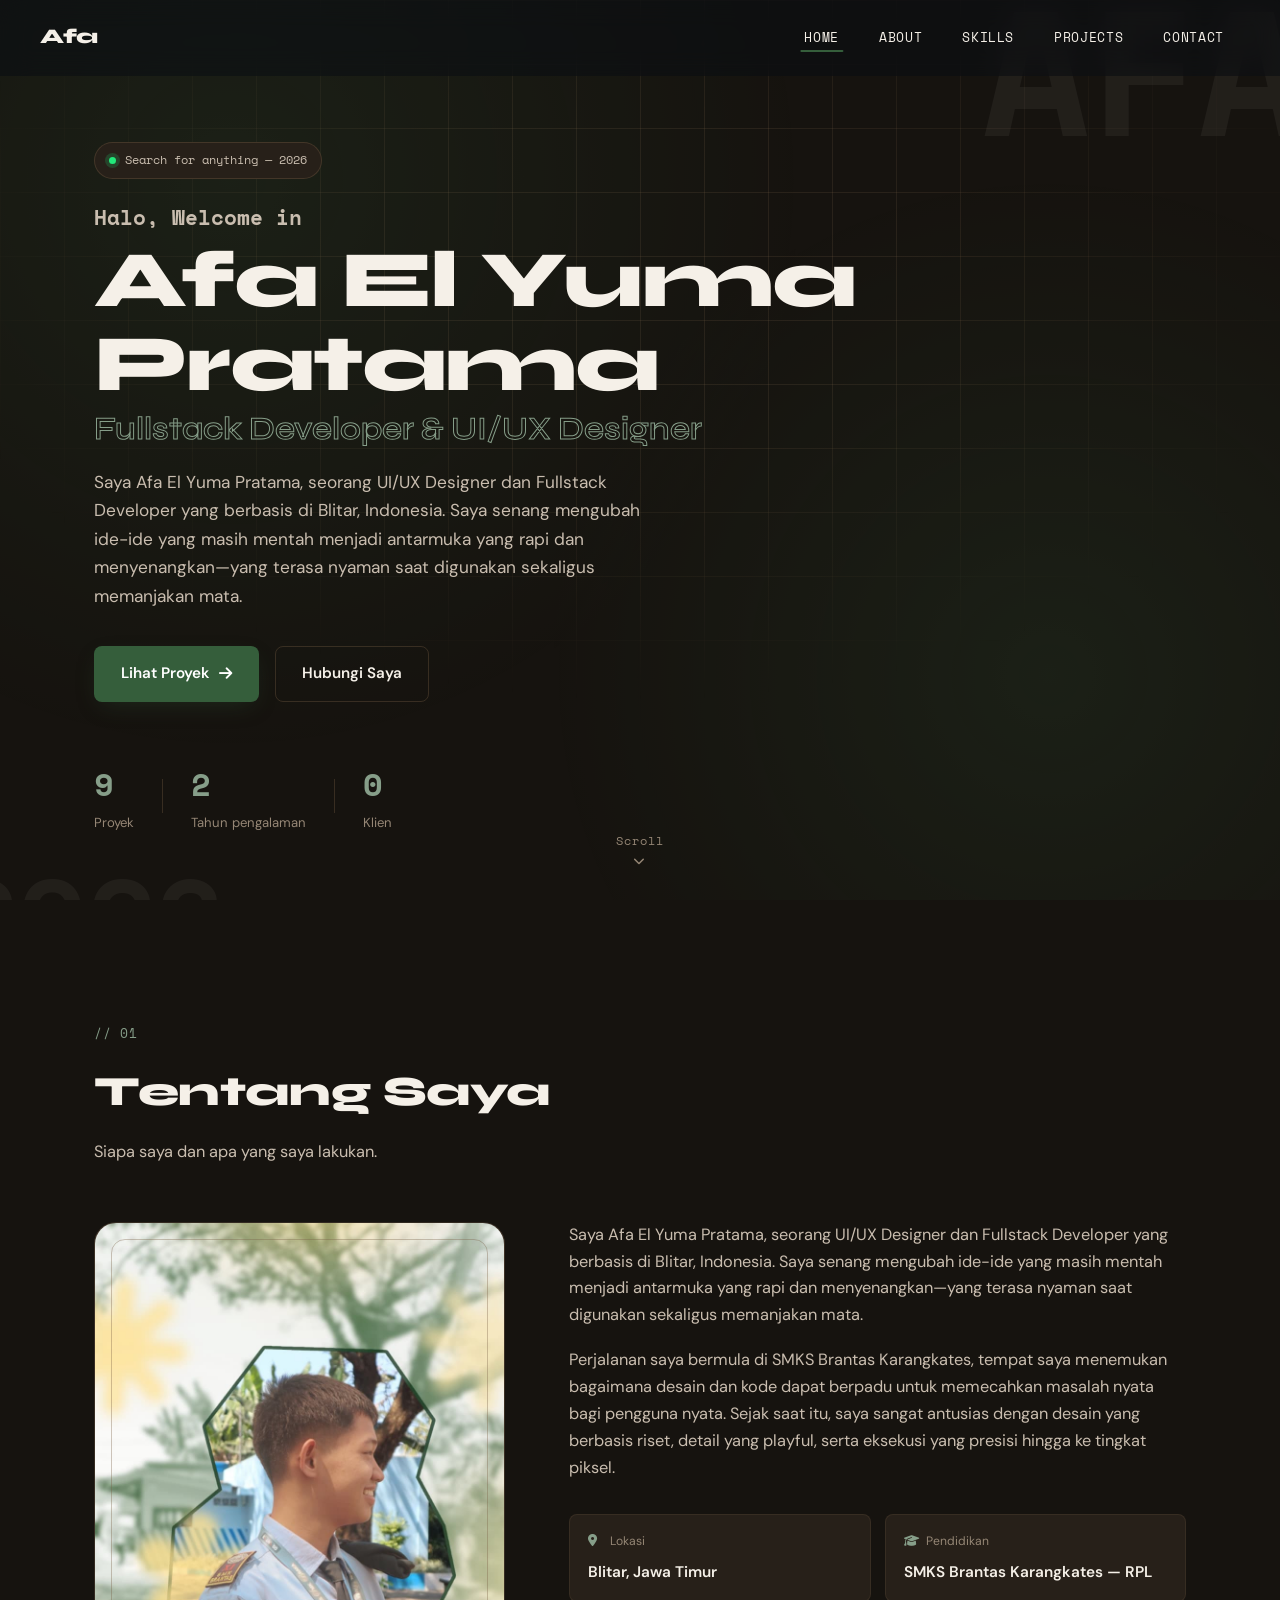
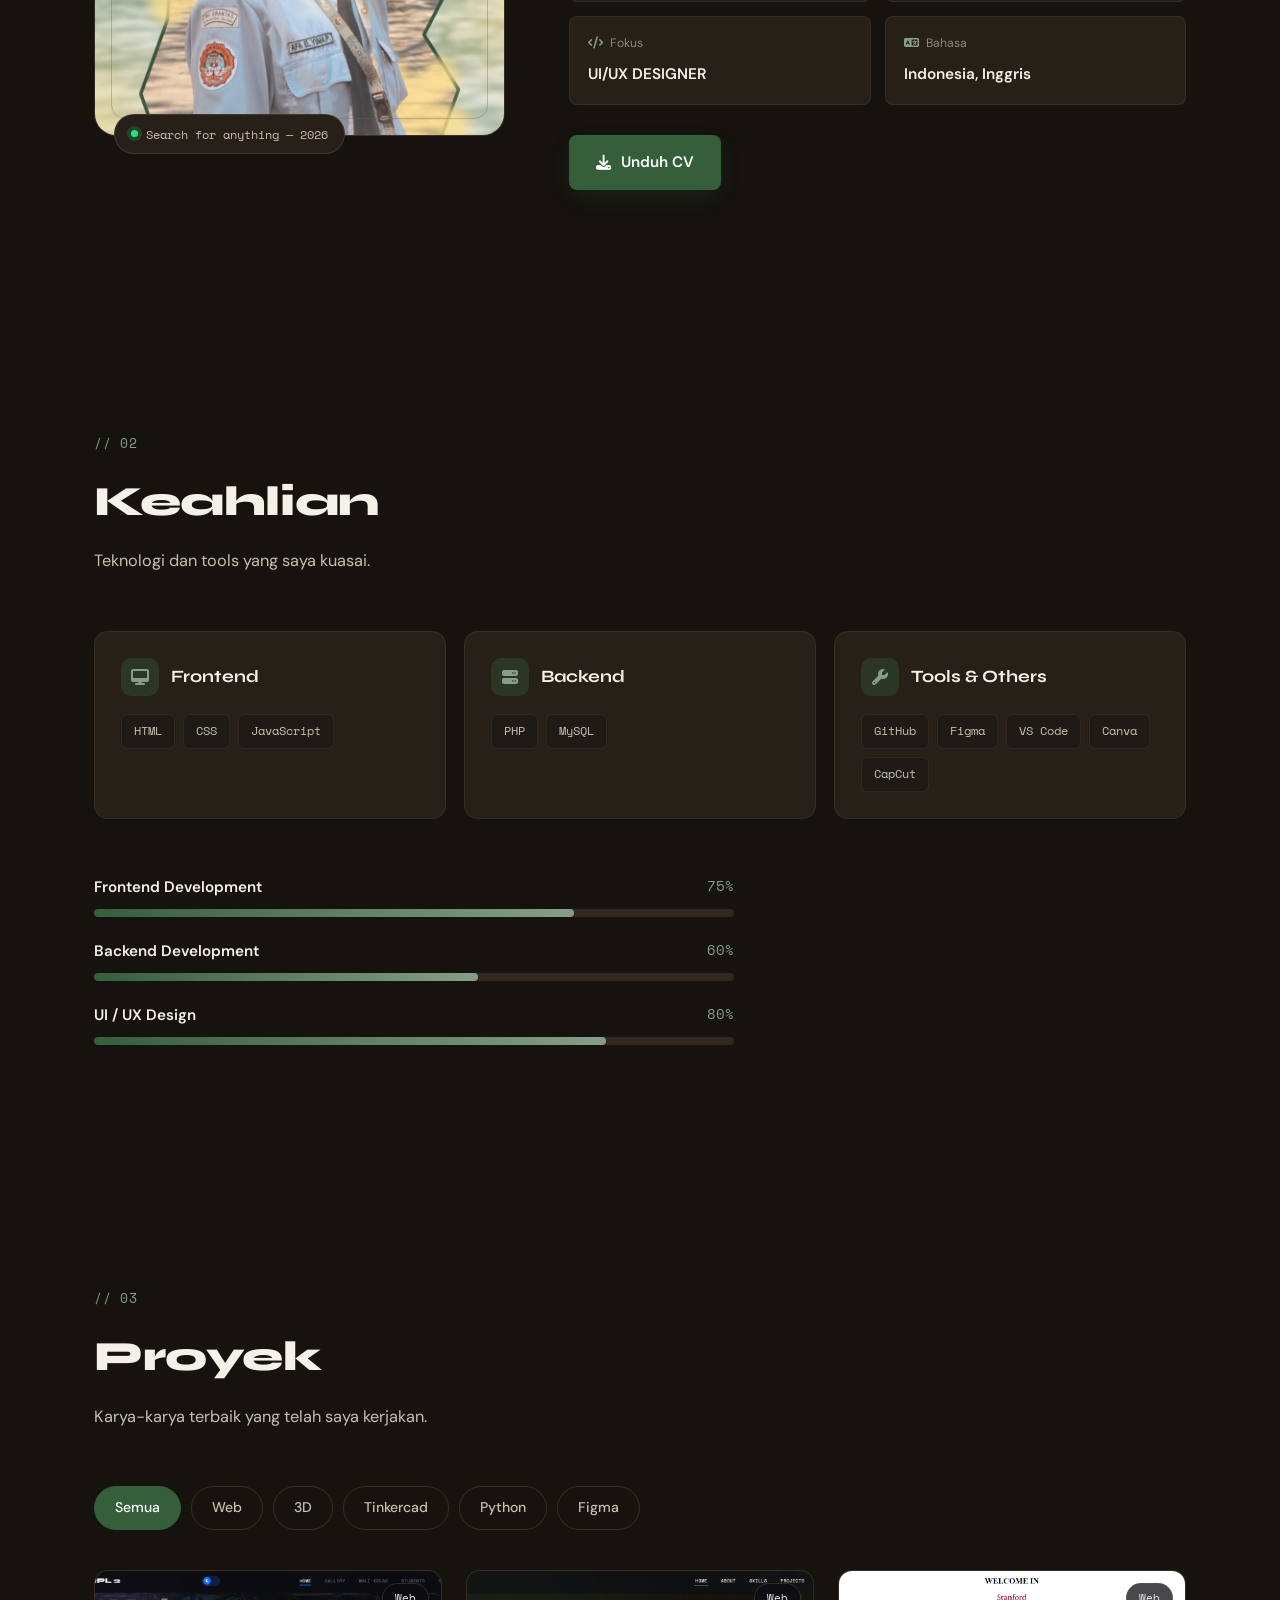
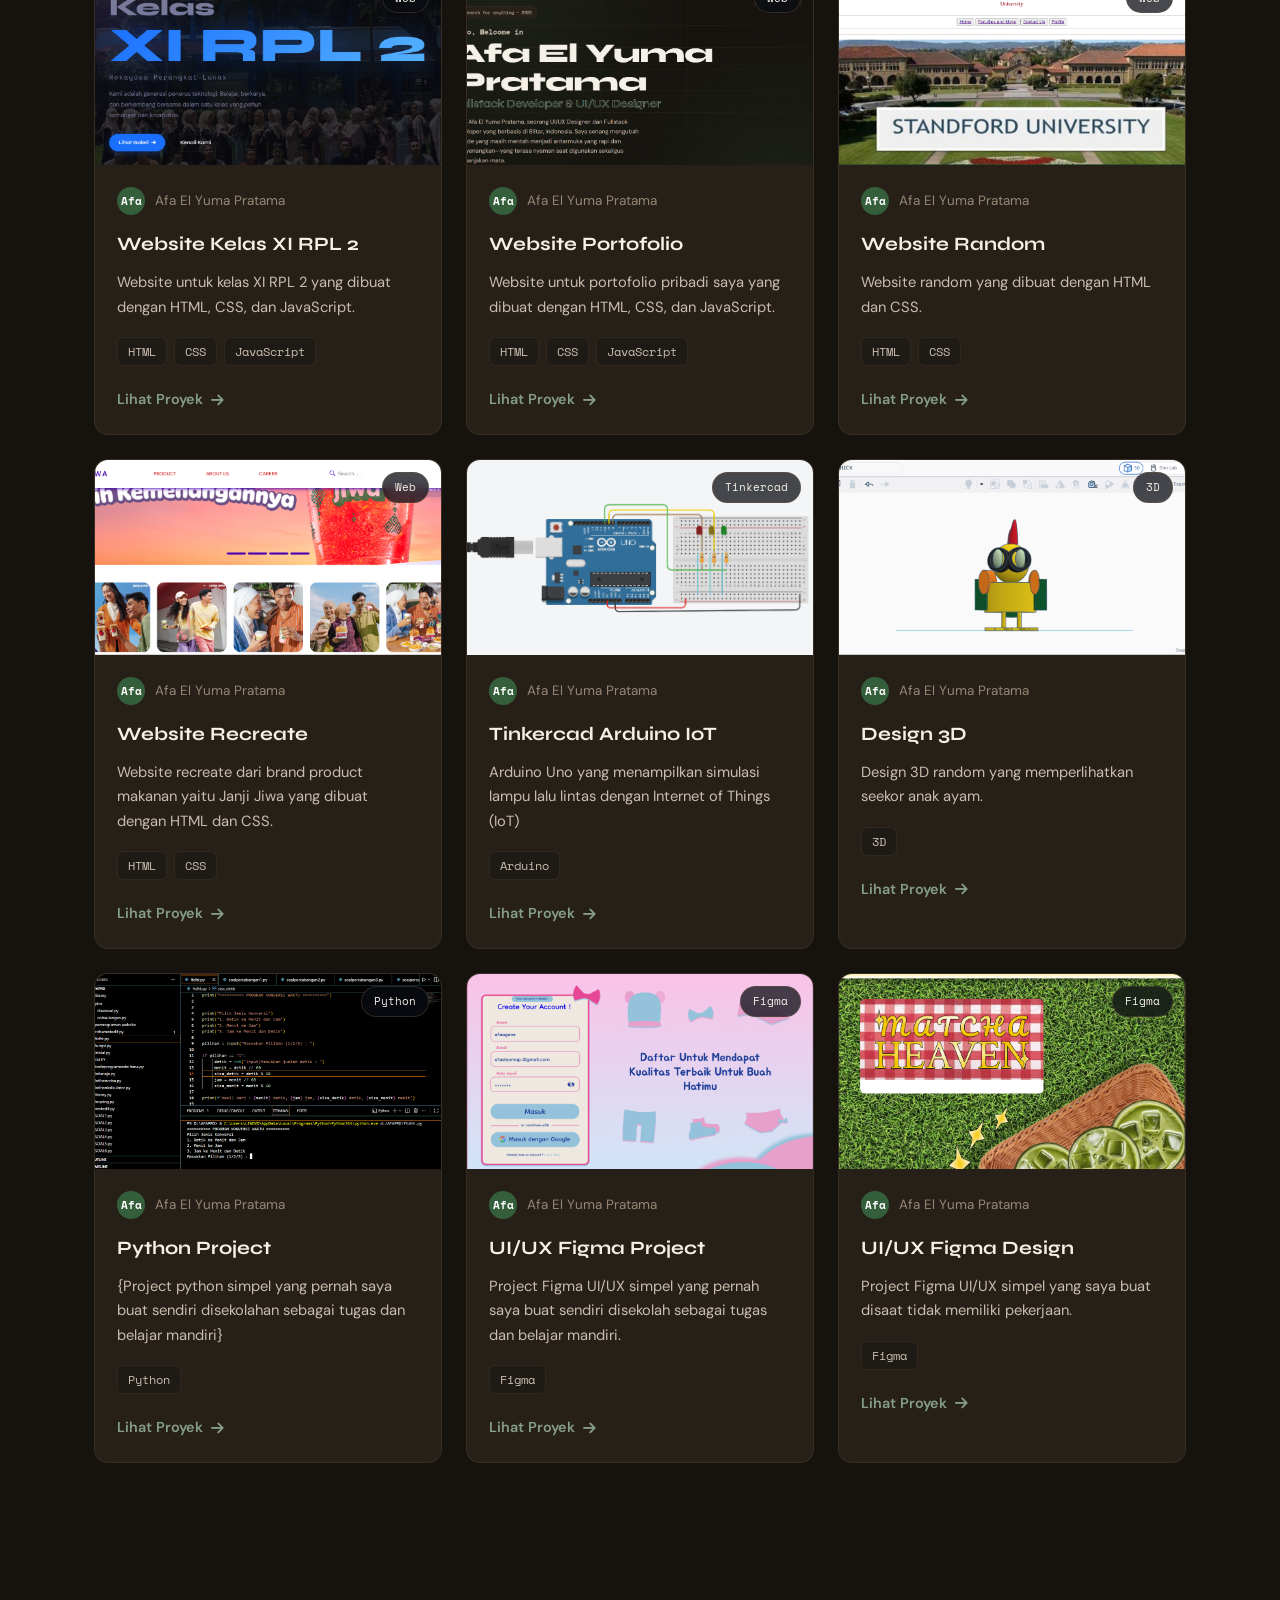
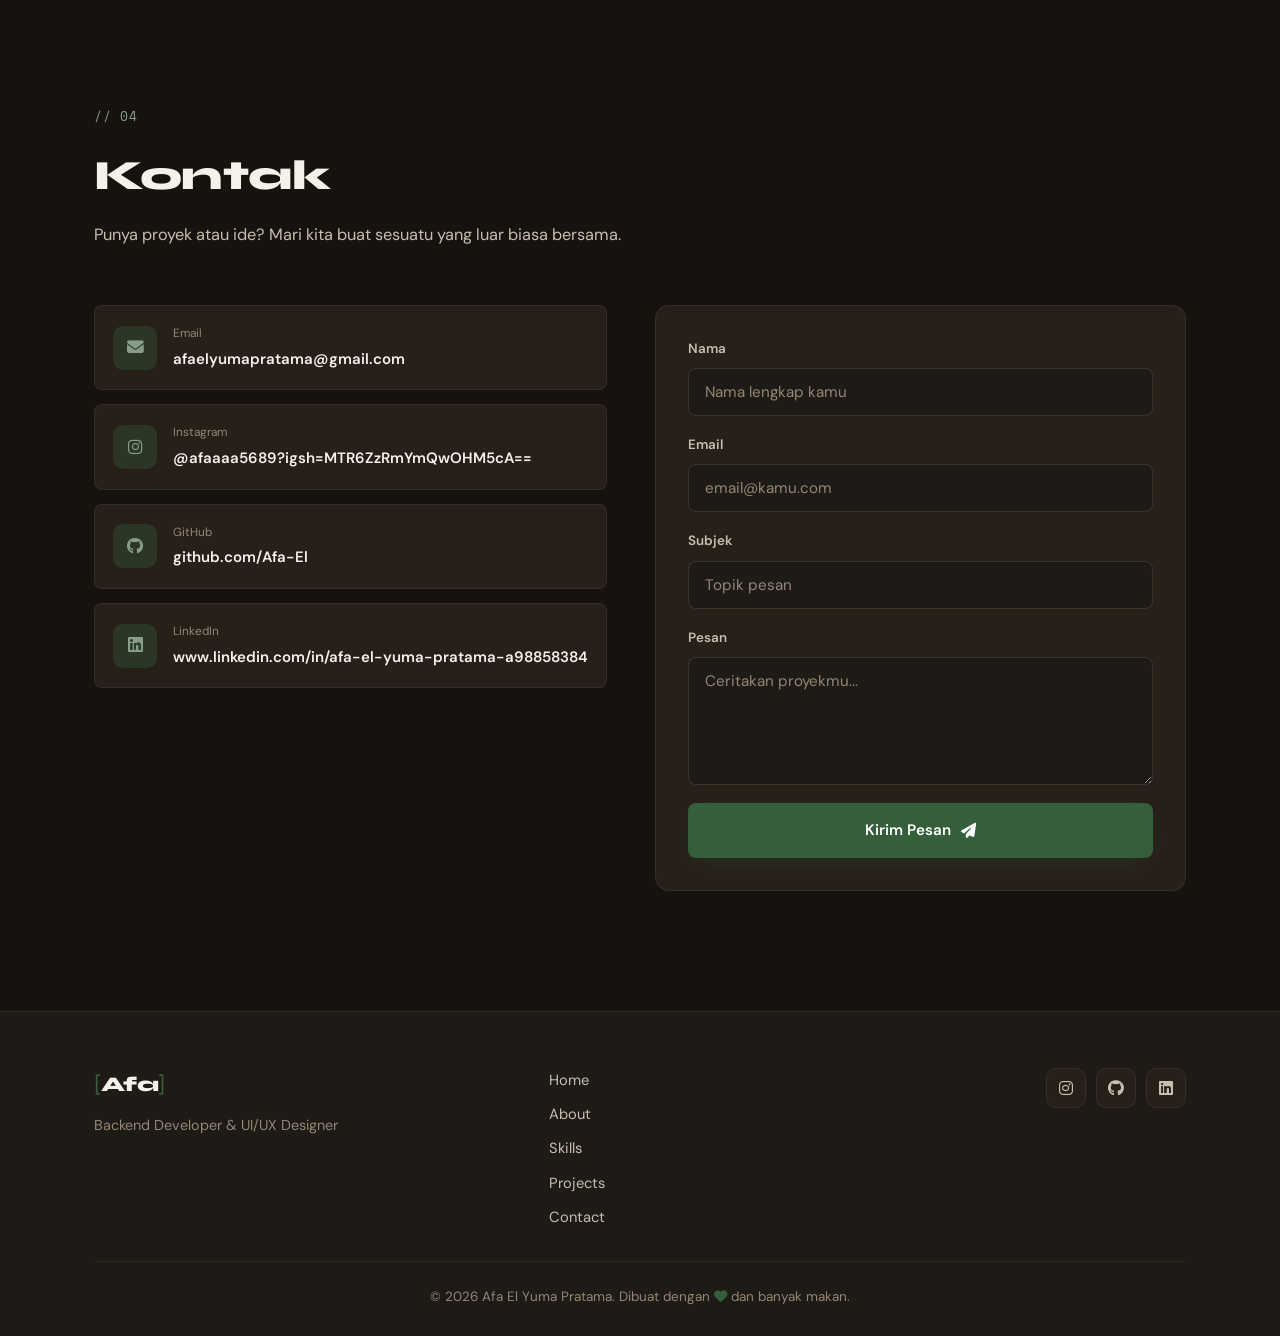
==== PORTOFOLIO_AFAA/index.html @ 35dd3956 "Add files via upload" ====
<!DOCTYPE html>
<html lang="id">

<head>
  <meta charset="UTF-8" />
  <meta name="viewport" content="width=device-width, initial-scale=1.0" />
  <meta name="description" content="Portofolio pribadi — Developer & Designer kreatif." />
  <title>Portofolio</title>

  <!-- Google Fonts -->
  <link rel="preconnect" href="https://fonts.googleapis.com" />
  <link rel="preconnect" href="https://fonts.gstatic.com" crossorigin />
  <link href="https://fonts.googleapis.com/css2?family=Space+Mono:ital,wght@0,400;0,700;1,400&family=Syne:wght@400;600;700;800&family=DM+Sans:ital,opsz,wght@0,9..40,300;0,9..40,400;0,9..40,500;1,9..40,300&display=swap" rel="stylesheet" />
  <!-- Font Awesome -->
  <link rel="stylesheet" href="https://cdnjs.cloudflare.com/ajax/libs/font-awesome/6.5.0/css/all.min.css" />

  <link rel="stylesheet" href="css/style.css">
</head>

<body>

  <!-- ===================== NAVBAR ===================== -->
  <nav class="navbar" id="navbar" role="navigation" aria-label="Main navigation">
    <div class="nav-container">
      <a href="#home" class="nav-logo" aria-label="Home">
        <span class="logo-text">AFA</span>
      </a>
      <button class="nav-toggle" id="navToggle" aria-label="Toggle navigation" aria-expanded="false">
      </button>
      <ul class="nav-links" id="navLinks" role="list">
        <li><a href="#home"     class="nav-link active" data-section="home">Home</a></li>
        <li><a href="#about"    class="nav-link"        data-section="about">About</a></li>
        <li><a href="#skills"   class="nav-link"        data-section="skills">Skills</a></li>
        <li><a href="#projects" class="nav-link"        data-section="projects">Projects</a></li>
        <li><a href="#contact"  class="nav-link"        data-section="contact">Contact</a></li>
      </ul>
    </div>
  </nav>

  <!-- ===================== HERO ===================== -->
  <section class="hero" id="home" aria-label="Hero section">
    <div class="hero-bg-grid"></div>
    <div class="hero-noise"></div>
    <div class="hero-container">

      <div class="hero-badge reveal">
        <span class="badge-dot"></span>
        <span id="hero-badge-text">Search for everthing — 2026</span>
      </div>

      <h1 class="hero-title reveal reveal-delay-1">
        <span class="title-line" id="hero-greeting">Halo, saya</span>
        <span class="title-line title-accent" id="hero-name">Afa El Yuma Pratama</span>
        <span class="title-line title-sub"    id="hero-tagline">Fullstack Developer &amp; UI/UX Designer</span>
      </h1>

      <p class="hero-desc reveal reveal-delay-2" id="hero-desc">
        Saya membuat proyek yang kreatif dan memiliki daya tarik.
      </p>

      <div class="hero-cta reveal reveal-delay-3">
        <a href="#projects" class="btn btn-primary">Lihat Proyek <i class="fa-solid fa-arrow-right"></i></a>
        <a href="#contact"  class="btn btn-outline">Hubungi Saya</a>
      </div>

      <!-- Stats — diisi otomatis dari config.js -->
      <div class="hero-stats reveal reveal-delay-4" id="hero-stats"></div>

    </div>
    <div class="hero-deco deco-1">AFA</div>
    <div class="hero-deco deco-2">2026</div>
    <div class="hero-scroll-hint">
      <span>Scroll</span>
      <i class="fa-solid fa-chevron-down"></i>
    </div>
  </section>

  <!-- ===================== ABOUT ===================== -->
  <section class="section about-section" id="about" aria-label="About section">
    <div class="container">
      <div class="section-header reveal">
        <span class="section-tag">// 01</span>
        <h2 class="section-title">Tentang Saya</h2>
        <p class="section-desc">Siapa saya dan apa yang saya lakukan.</p>
      </div>

      <div class="about-grid">
        <div class="about-photo-wrap reveal">
          <div class="about-photo">
            <div class="about-photo-placeholder">
              <img src="img/MINEE.jpeg" alt="Foto AFA EL YUMA PRATAMA" />
            </div>
            <div class="about-photo-frame"></div>
          </div>
          <div class="about-photo-tag">
            <span class="badge-dot"></span>
            <span id="about-badge-text">Open to opportunities</span>
          </div>
        </div>

        <div class="about-content">
          <!-- Bio diisi otomatis dari config.js -->
          <div class="about-text reveal reveal-delay-1" id="about-bio"></div>

          <div class="about-details reveal reveal-delay-2">
            <div class="detail-item">
              <span class="detail-label"><i class="fa-solid fa-location-dot"></i> Lokasi</span>
              <span class="detail-value" id="detail-location">—</span>
            </div>
            <div class="detail-item">
              <span class="detail-label"><i class="fa-solid fa-graduation-cap"></i> Pendidikan</span>
              <span class="detail-value" id="detail-education">—</span>
            </div>
            <div class="detail-item">
              <span class="detail-label"><i class="fa-solid fa-code"></i> Fokus</span>
              <span class="detail-value" id="detail-focus">—</span>
            </div>
            <div class="detail-item">
              <span class="detail-label"><i class="fa-solid fa-language"></i> Bahasa</span>
              <span class="detail-value" id="detail-languages">—</span>
            </div>
          </div>

          <div class="reveal reveal-delay-3">
            <a href="#" id="cv-link" class="btn btn-primary" download>
              <i class="fa-solid fa-download"></i> Unduh CV
            </a>
          </div>
        </div>
      </div>
    </div>
  </section>

  <!-- ===================== SKILLS ===================== -->
  <section class="section skills-section" id="skills" aria-label="Skills section">
    <div class="container">
      <div class="section-header reveal">
        <span class="section-tag">// 02</span>
        <h2 class="section-title">Keahlian</h2>
        <p class="section-desc">Teknologi dan tools yang saya kuasai.</p>
      </div>

      <!-- Kategori skill — diisi otomatis dari config.js -->
      <div class="skills-categories" id="skills-categories"></div>

      <!-- Skill bars — diisi otomatis dari config.js -->
      <div class="skill-bars reveal reveal-delay-3" id="skill-bars"></div>
    </div>
  </section>

  <!-- ===================== PROJECTS ===================== -->
  <section class="section projects-section" id="projects" aria-label="Projects section">
    <div class="container">
      <div class="section-header reveal">
        <span class="section-tag">// 03</span>
        <h2 class="section-title">Proyek</h2>
        <p class="section-desc">Karya-karya terbaik yang telah saya kerjakan.</p>
      </div>

      <div class="gallery-filter reveal">
        <button class="filter-btn active" data-filter="all">Semua</button>
        <button class="filter-btn" data-filter="Web">Web</button>
        <button class="filter-btn" data-filter="3D">3D</button>
        <button class="filter-btn" data-filter="Tinkercad">Tinkercad</button>
        <button class="filter-btn" data-filter="Python">Python</button>
        <button class="filter-btn" data-filter="Figma">Figma</button>
      </div>

      <!-- Proyek — diisi otomatis dari config.js -->
      <div class="portfolio-grid" id="projectsGrid"></div>
    </div>
  </section>

  <!-- ===================== CONTACT ===================== -->
  <section class="section contact-section" id="contact" aria-label="Contact section">
    <div class="container">
      <div class="section-header reveal">
        <span class="section-tag">// 04</span>
        <h2 class="section-title">Kontak</h2>
        <p class="section-desc">Punya proyek atau ide? Mari kita buat sesuatu yang luar biasa bersama.</p>
      </div>

      <div class="contact-grid">
        <div class="contact-info reveal">

          <a class="contact-item" id="social-email" href="#">
            <div class="contact-icon"><i class="fa-solid fa-envelope"></i></div>
            <div class="contact-detail">
              <span class="contact-label">Email</span>
              <span class="contact-value" id="contact-email-val">—</span>
            </div>
          </a>

          <a class="contact-item" id="social-instagram" href="#">
            <div class="contact-icon"><i class="fa-brands fa-instagram"></i></div>
            <div class="contact-detail">
              <span class="contact-label">Instagram</span>
              <span class="contact-value" id="contact-instagram-val">—</span>
            </div>
          </a>

          <a class="contact-item" id="social-github" href="#">
            <div class="contact-icon"><i class="fa-brands fa-github"></i></div>
            <div class="contact-detail">
              <span class="contact-label">GitHub</span>
              <span class="contact-value" id="contact-github-val">—</span>
            </div>
          </a>

          <a class="contact-item" id="social-linkedin" href="#">
            <div class="contact-icon"><i class="fa-brands fa-linkedin"></i></div>
            <div class="contact-detail">
              <span class="contact-label">LinkedIn</span>
              <span class="contact-value" id="contact-linkedin-val">—</span>
            </div>
          </a>

        </div>

        <form class="contact-form reveal reveal-delay-1" id="contactForm" novalidate>
          <div class="form-group">
            <label for="nameInput"    class="form-label">Nama</label>
            <input  type="text"  id="nameInput"    class="form-input" placeholder="Nama lengkap kamu" required />
          </div>
          <div class="form-group">
            <label for="emailInput"   class="form-label">Email</label>
            <input  type="email" id="emailInput"   class="form-input" placeholder="email@kamu.com"    required />
          </div>
          <div class="form-group">
            <label for="subjectInput" class="form-label">Subjek</label>
            <input  type="text"  id="subjectInput" class="form-input" placeholder="Topik pesan" />
          </div>
          <div class="form-group">
            <label for="messageInput" class="form-label">Pesan</label>
            <textarea id="messageInput" class="form-input form-textarea" placeholder="Ceritakan proyekmu..." required rows="5"></textarea>
          </div>
          <button type="submit" class="btn btn-primary" style="width:100%;justify-content:center;">
            Kirim Pesan <i class="fa-solid fa-paper-plane"></i>
          </button>
          <div class="form-success" id="formSuccess">
            <i class="fa-solid fa-circle-check"></i> Pesan terkirim! Saya akan segera membalas.
          </div>
        </form>
      </div>
    </div>
  </section>

  <!-- ===================== FOOTER ===================== -->
  <footer class="footer" role="contentinfo">
    <div class="container">
      <div class="footer-inner">
        <div class="footer-brand">
          <span class="nav-logo">
            <span class="logo-bracket">[</span><span class="logo-text">AFA</span><span class="logo-bracket">]</span>
          </span>
          <p>Backend Developer &amp; UI/UX Designer</p>
        </div>
        <div class="footer-links">
          <a href="#home">Home</a>
          <a href="#about">About</a>
          <a href="#skills">Skills</a>
          <a href="#projects">Projects</a>
          <a href="#contact">Contact</a>
        </div>
        <div class="footer-social">
          <a id="social-instagram" href="https://www.instagram.com/afaaaa5689?igsh=MTR6ZzRmYmQwOHM5cA==" aria-label="Instagram" class="social-link"><i class="fa-brands fa-instagram"></i></a>
          <a id="social-github"    href="https://github.com/Afa-El" aria-label="GitHub"    class="social-link"><i class="fa-brands fa-github"></i></a>
          <a id="social-linkedin"  href="www.linkedin.com/in/afa-el-yuma-pratama-a98858384" aria-label="LinkedIn"  class="social-link"><i class="fa-brands fa-linkedin"></i></a>
        </div>
      </div>
      <div class="footer-bottom">
        <p>&copy; 2026 <span class="footer-name">Afa</span>. Dibuat dengan <i class="fa-solid fa-heart"></i> dan banyak makan.</p>
      </div>
    </div>
  </footer>

  <button class="back-to-top" id="backToTop" aria-label="Kembali ke atas">
    <i class="fa-solid fa-arrow-up"></i>
  </button>

  <!-- ⚠️ config.js HARUS di atas script.js -->
  <script src="js/config.js"></script>
  <script src="js/script.js"></script>
</body>
</html>
---- PORTOFOLIO_AFAA/css/style.css ----
/* ================================================================
   🎨 STYLE.CSS — TEMA PORTOFOLIO
   ================================================================
   Tema: "code editor" — gelap, rapi, aksen biru, detail monospace.
   Warna aksen (--clr-accent dst) diisi otomatis oleh script.js
   dari config.js, jadi kamu tidak perlu ubah file ini untuk ganti
   warna. Cukup ubah CONFIG_THEME di config.js.
   ================================================================ */

/* ----------------------------------------------------------------
   1. RESET & VARIABEL
   ---------------------------------------------------------------- */
*,
*::before,
*::after {
  box-sizing: border-box;
  margin: 0;
  padding: 0;
}

:root {
  /* ===========================
     PALETTE FOREST + EARTH
     =========================== */

  /* Warna utama (sesuai CONFIG_THEME) */
  --clr-accent: #355E3B;
  --clr-accent-2: rgba(53, 94, 59, .35);
  --clr-accent-glow: rgba(53, 94, 59, .45);
  --clr-accent-light: #6D9C72;

  /* Warna coklat pendukung */
  --clr-secondary: #4E342E;
  --clr-secondary-light: #7B5B4B;

  /* Background */
  --clr-bg: #16130F;
  --clr-bg-alt: #1E1A15;
  --clr-surface: #272019;
  --clr-surface-2: #32281F;

  /* Border */
  --clr-border: rgba(120, 95, 70, .20);
  --clr-border-2: rgba(120, 95, 70, .35);

  /* Text */
  --clr-text: #F5F0E8;
  --clr-text-dim: #C9BDAF;
  --clr-text-mute: #958675;

  /* Navbar */
  --clr-navbar-bg: rgba(22, 19, 15, .85);

  /* Font */
  --font-display: 'Syne', sans-serif;
  --font-body: 'DM Sans', sans-serif;
  --font-mono: 'Space Mono', monospace;

  /* Layout */
  --container-w: 1140px;
  --radius-sm: 8px;
  --radius-md: 14px;
  --radius-lg: 22px;
  --nav-h: 76px;

  /* Animasi */
  --ease: cubic-bezier(.22,1,.36,1);
}

html {
  scroll-behavior: smooth;
  scroll-padding-top: var(--nav-h);
}

body {
  background: var(--clr-bg);
  color: var(--clr-text);
  font-family: var(--font-body);
  font-size: 16px;
  line-height: 1.65;
  -webkit-font-smoothing: antialiased;
  overflow-x: hidden;
}

img {
  max-width: 100%;
  display: block;
}

a {
  color: inherit;
  text-decoration: none;
}

ul {
  list-style: none;
}

button {
  font: inherit;
  color: inherit;
}

::selection {
  background: var(--clr-accent);
  color: #fff;
}

.container {
  max-width: var(--container-w);
  margin-inline: auto;
  padding-inline: 24px;
}

@media (prefers-reduced-motion: reduce) {

  *,
  *::before,
  *::after {
    animation-duration: .01ms !important;
    transition-duration: .01ms !important;
  }

  html {
    scroll-behavior: auto;
  }
}

:focus-visible {
  outline: 2px solid var(--clr-accent);
  outline-offset: 3px;
  border-radius: 4px;
}

/* ----------------------------------------------------------------
   2. UTIL — REVEAL ON SCROLL
   ---------------------------------------------------------------- */
.reveal {
  opacity: 0;
  transform: translateY(22px);
  transition: opacity .7s var(--ease), transform .7s var(--ease);
}

.reveal.visible {
  opacity: 1;
  transform: translateY(0);
}

.reveal-delay-1.visible {
  transition-delay: .08s;
}

.reveal-delay-2.visible {
  transition-delay: .16s;
}

.reveal-delay-3.visible {
  transition-delay: .24s;
}

.reveal-delay-4.visible {
  transition-delay: .32s;
}

/* ----------------------------------------------------------------
   3. TOMBOL
   ---------------------------------------------------------------- */
.btn {
  display: inline-flex;
  align-items: center;
  gap: 10px;
  padding: 14px 26px;
  border-radius: var(--radius-sm);
  font-family: var(--font-body);
  font-weight: 600;
  font-size: .95rem;
  border: 1px solid transparent;
  cursor: pointer;
  transition: transform .25s var(--ease), background .25s, border-color .25s, box-shadow .25s;
  white-space: nowrap;
}

.btn:active {
  transform: scale(.97);
}

.btn-primary {
  background: var(--clr-accent);
  color: #fff;
  box-shadow: 0 8px 24px -8px var(--clr-accent-glow);
}

.btn-primary:hover {
  transform: translateY(-2px);
  box-shadow: 0 12px 30px -8px var(--clr-accent-glow);
}

.btn-outline {
  background: transparent;
  color: var(--clr-text);
  border-color: var(--clr-border-2);
}

.btn-outline:hover {
  border-color: var(--clr-accent);
  color: var(--clr-accent-light);
  transform: translateY(-2px);
}

/* ----------------------------------------------------------------
   4. NAVBAR
   ---------------------------------------------------------------- */
.navbar {
  position: fixed;
  inset: 0 0 auto 0;
  height: var(--nav-h);
  z-index: 500;
  display: flex;
  align-items: center;
  background: rgba(10, 13, 19, .55);
  backdrop-filter: blur(14px);
  -webkit-backdrop-filter: blur(14px);
  border-bottom: 1px solid transparent;
  will-change: background-color, border-color, box-shadow;
  transition: background-color .35s var(--ease), border-color .35s var(--ease), box-shadow .35s var(--ease);
}

.navbar.scrolled {
  background: var(--clr-navbar-bg);
  backdrop-filter: blur(16px);
  -webkit-backdrop-filter: blur(16px);
  border-bottom-color: var(--clr-border);
}

.nav-container {
  max-width: 1200px;
  width: 100%;
  margin: 0 auto;
  padding: 0 var(--spacing-md);
  display: flex;
  align-items: center;
  justify-content: space-between;
}

.nav-logo {
  font-family: var(--font-display);
  font-size: 1.3rem;
  font-weight: 800;
  color: var(--clr-text);
  letter-spacing: -0.02em;
  transition: var(--transition);
}

.nav-logo:hover {
  color: var(--clr-accent);
}

.logo-bracket {
  color: var(--clr-accent);
  font-weight: 400;
}

.nav-right {
  display: flex;
  align-items: center;
  gap: var(--spacing-sm);
}

.nav-links {
  display: flex;
  align-items: center;
  gap: 8px; /* jarak antar menu */
}

.nav-link {
  display: flex;
  align-items: center;
  justify-content: center;
  position: relative;

  padding: 10px 16px; /* memberi ruang di dalam */
  border-radius: 8px;

  font-family: var(--font-mono);
  font-size: .82rem;
  letter-spacing: .05em;
  text-transform: uppercase;
  color: var(--clr-text-muted);

  transition: color .25s ease, background .25s ease;
}

.nav-link:hover {
  background: rgba(255,255,255,.05);
  color: var(--clr-text);
}

.nav-link.active {
  color: var(--clr-text);
}

.nav-link::after{
  content:"";
  position:absolute;
  left:50%;
  bottom:6px;
  transform:translateX(-50%);

  width:0;
  height:2px;

  background:var(--clr-accent);
  border-radius:999px;
  transition:width .3s ease;
}

.nav-link:hover::after,
.nav-link.active::after{
  width:65%;
}

.nav-toggle {
  display: none;
  flex-direction: column;
  gap: 5px;
  padding: 6px;
  z-index: 1001;
}

.nav-toggle span {
  display: block;
  width: 24px;
  height: 2px;
  background: var(--clr-text);
  border-radius: 2px;
  transition: var(--transition);
}

.nav-toggle.open span:nth-child(1) {
  transform: translateY(7px) rotate(45deg);
}

.nav-toggle.open span:nth-child(2) {
  opacity: 0;
  transform: scaleX(0);
}

.nav-toggle.open span:nth-child(3) {
  transform: translateY(-7px) rotate(-45deg);
}

/* ----------------------------------------------------------------
   5. HERO
   ---------------------------------------------------------------- */
.hero {
  position: relative;
  min-height: 100svh;
  display: flex;
  align-items: center;
  padding-top: var(--nav-h);
  overflow: hidden;
  isolation: isolate;
}

.hero-bg-grid {
  position: absolute;
  inset: 0;
  z-index: -2;
  background-image:
    linear-gradient(var(--clr-border) 1px, transparent 1px),
    linear-gradient(90deg, var(--clr-border) 1px, transparent 1px);
  background-size: 64px 64px;
  mask-image: radial-gradient(ellipse 70% 60% at 50% 30%, #000 30%, transparent 80%);
}

.hero-noise {
  position: absolute;
  inset: 0;
  z-index: -1;
  background: radial-gradient(circle at 18% 20%, var(--clr-accent-2), transparent 45%),
    radial-gradient(circle at 82% 75%, var(--clr-accent-2), transparent 40%);
  opacity: .5;
}

.hero-container {
  width: 100%;
  max-width: var(--container-w);
  margin-inline: auto;
  padding: 60px 24px;
}

.hero-badge {
  display: inline-flex;
  align-items: center;
  gap: 9px;
  padding: 7px 14px;
  border: 1px solid var(--clr-border-2);
  border-radius: 999px;
  font-family: var(--font-mono);
  font-size: .78rem;
  color: var(--clr-text-dim);
  background: var(--clr-surface);
  margin-bottom: 28px;
}

.badge-dot {
  width: 7px;
  height: 7px;
  border-radius: 50%;
  background: #22e87a;
  box-shadow: 0 0 0 4px rgba(34, 232, 122, .18);
}

.hero-title {
  font-family: var(--font-display);
  line-height: 1.05;
  margin-bottom: 22px;
}

.title-line {
  display: block;
}

#hero-greeting {
  font-size: clamp(1rem, 2vw, 1.3rem);
  font-weight: 600;
  color: var(--clr-text-dim);
  font-family: var(--font-mono);
  margin-bottom: 10px;
}

.title-accent {
  font-size: clamp(2.6rem, 7vw, 5rem);
  font-weight: 800;
  color: var(--clr-text);
  letter-spacing: -.02em;
}

.title-sub {
  font-size: clamp(1.2rem, 3vw, 2rem);
  font-weight: 600;
  color: transparent;
  -webkit-text-stroke: 1px var(--clr-accent-light);
  margin-top: 6px;
}

.hero-desc {
  max-width: 560px;
  color: var(--clr-text-dim);
  font-size: 1.08rem;
  margin-bottom: 36px;
}

.hero-cta {
  display: flex;
  flex-wrap: wrap;
  gap: 16px;
  margin-bottom: 56px;
}

.hero-stats {
  display: flex;
  align-items: center;
  gap: 28px;
  flex-wrap: wrap;
}

.stat-item {
  display: flex;
  flex-direction: column;
  gap: 2px;
}

.stat-number {
  font-family: var(--font-mono);
  font-size: 2rem;
  font-weight: 700;
  color: var(--clr-accent-light);
}

.stat-label {
  font-size: .82rem;
  color: var(--clr-text-mute);
}

.stat-divider {
  width: 1px;
  height: 34px;
  background: var(--clr-border-2);
}

.hero-deco {
  position: absolute;
  font-family: var(--font-mono);
  font-weight: 700;
  color: var(--clr-text);
  opacity: .05;
  font-size: 11rem;
  z-index: -1;
  user-select: none;
  pointer-events: none;
  line-height: 1;
}

.deco-1 {
  top: -2%;
  right: -2%;
}

.deco-2 {
  bottom: -8%;
  left: -4%;
  font-size: 7rem;
}

.hero-scroll-hint {
  position: absolute;
  left: 50%;
  bottom: 32px;
  transform: translateX(-50%);
  display: flex;
  flex-direction: column;
  align-items: center;
  gap: 6px;
  font-family: var(--font-mono);
  font-size: .72rem;
  letter-spacing: .1em;
  color: var(--clr-text-mute);
  animation: bob 2.4s ease-in-out infinite;
}

@keyframes bob {

  0%,
  100% {
    transform: translate(-50%, 0);
  }

  50% {
    transform: translate(-50%, 8px);
  }
}

/* ----------------------------------------------------------------
   6. SECTION — HEADER UMUM
   ---------------------------------------------------------------- */
.section {
  padding: 120px 0;
  position: relative;
}

.section-header {
  max-width: 620px;
  margin-bottom: 56px;
}

.section-tag {
  display: inline-block;
  font-family: var(--font-mono);
  font-size: .8rem;
  color: var(--clr-accent-light);
  margin-bottom: 14px;
  letter-spacing: .05em;
}

.section-title {
  font-family: var(--font-display);
  font-size: clamp(1.9rem, 4vw, 2.6rem);
  font-weight: 800;
  letter-spacing: -.01em;
  margin-bottom: 12px;
}

.section-desc {
  color: var(--clr-text-dim);
  font-size: 1.02rem;
}

/* ----------------------------------------------------------------
   7. ABOUT
   ---------------------------------------------------------------- */
.about-grid {
  display: grid;
  grid-template-columns: .8fr 1.2fr;
  gap: 64px;
  align-items: start;
}

.about-photo-wrap {
  position: relative;
}

.about-photo {
  position: relative;
  aspect-ratio: 4 / 5;
  border-radius: var(--radius-lg);
  overflow: hidden;
  background: linear-gradient(155deg, var(--clr-surface-2), var(--clr-bg-alt));
  border: 1px solid var(--clr-border);
}

.about-photo-placeholder {
  position: absolute;
  inset: 0;
  background:
    radial-gradient(circle at 30% 20%, var(--clr-accent-2), transparent 55%),
    repeating-linear-gradient(135deg, var(--clr-border) 0 1px, transparent 1px 26px);
}

.about-photo-frame {
  position: absolute;
  inset: 16px;
  border: 1px solid var(--clr-border-2);
  border-radius: calc(var(--radius-lg) - 8px);
  pointer-events: none;
}

.about-photo-tag {
  position: absolute;
  left: 20px;
  bottom: -18px;
  display: inline-flex;
  align-items: center;
  gap: 8px;
  background: var(--clr-surface);
  border: 1px solid var(--clr-border-2);
  padding: 9px 16px;
  border-radius: 999px;
  font-family: var(--font-mono);
  font-size: .76rem;
  color: var(--clr-text-dim);
}

.about-text p {
  color: var(--clr-text-dim);
  margin-bottom: 18px;
  font-size: 1.02rem;
}

.about-text strong {
  color: var(--clr-text);
  font-weight: 700;
}

.about-details {
  display: grid;
  grid-template-columns: 1fr 1fr;
  gap: 14px;
  margin: 32px 0 30px;
}

.detail-item {
  padding: 16px 18px;
  background: var(--clr-surface);
  border: 1px solid var(--clr-border);
  border-radius: var(--radius-sm);
}

.detail-label {
  display: flex;
  align-items: center;
  gap: 8px;
  font-size: .76rem;
  color: var(--clr-text-mute);
  margin-bottom: 8px;
}

.detail-label i {
  color: var(--clr-accent-light);
  width: 14px;
}

.detail-value {
  font-size: .96rem;
  font-weight: 600;
}

/* ----------------------------------------------------------------
   8. SKILLS
   ---------------------------------------------------------------- */
.skills-categories {
  display: grid;
  grid-template-columns: repeat(3, 1fr);
  gap: 18px;
  margin-bottom: 56px;
}

.skill-category {
  padding: 26px;
  background: var(--clr-surface);
  border: 1px solid var(--clr-border);
  border-radius: var(--radius-md);
  transition: border-color .3s, transform .3s var(--ease);
}

.skill-category:hover {
  border-color: var(--clr-accent-2);
  transform: translateY(-4px);
}

.skill-category-header {
  display: flex;
  align-items: center;
  gap: 12px;
  font-family: var(--font-display);
  font-weight: 700;
  font-size: 1.08rem;
  margin-bottom: 18px;
}

.skill-category-header i {
  width: 38px;
  height: 38px;
  display: inline-flex;
  align-items: center;
  justify-content: center;
  background: var(--clr-accent-2);
  color: var(--clr-accent-light);
  border-radius: 10px;
  font-size: 1rem;
}

.skill-tags {
  display: flex;
  flex-wrap: wrap;
  gap: 8px;
}

.skill-tag {
  font-family: var(--font-mono);
  font-size: .78rem;
  padding: 6px 12px;
  border-radius: 6px;
  background: var(--clr-bg-alt);
  border: 1px solid var(--clr-border);
  color: var(--clr-text-dim);
}

.skill-bars {
  display: flex;
  flex-direction: column;
  gap: 22px;
  max-width: 640px;
}

.skill-bar-header {
  display: flex;
  justify-content: space-between;
  margin-bottom: 9px;
}

.skill-bar-name {
  font-weight: 600;
  font-size: .95rem;
}

.skill-bar-pct {
  font-family: var(--font-mono);
  font-size: .85rem;
  color: var(--clr-accent-light);
}

.skill-bar-track {
  height: 8px;
  border-radius: 999px;
  background: var(--clr-surface-2);
  overflow: hidden;
}

.skill-bar-fill {
  height: 100%;
  width: 0;
  border-radius: 999px;
  background: linear-gradient(90deg, var(--clr-accent), var(--clr-accent-light));
  transition: width 1.1s var(--ease);
}

/* ----------------------------------------------------------------
   9. PROJECTS
   ---------------------------------------------------------------- */
.gallery-filter {
  display: flex;
  flex-wrap: wrap;
  gap: 10px;
  margin-bottom: 40px;
}

.filter-btn {
  padding: 9px 20px;
  border-radius: 999px;
  border: 1px solid var(--clr-border-2);
  background: transparent;
  color: var(--clr-text-dim);
  font-size: .88rem;
  font-weight: 500;
  cursor: pointer;
  transition: all .25s;
}

.filter-btn:hover {
  border-color: var(--clr-accent);
  color: var(--clr-text);
}

.filter-btn.active {
  background: var(--clr-accent);
  border-color: var(--clr-accent);
  color: #fff;
}

.portfolio-grid {
  display: grid;
  grid-template-columns: repeat(3, 1fr);
  gap: 24px;
}

.portfolio-card {
  background: var(--clr-surface);
  border: 1px solid var(--clr-border);
  border-radius: var(--radius-md);
  overflow: hidden;
  transition: transform .35s var(--ease), border-color .35s;
}

.portfolio-card:hover {
  transform: translateY(-6px);
  border-color: var(--clr-accent-2);
}

.portfolio-img-wrap {
  position: relative;
  aspect-ratio: 16 / 9;
  overflow: hidden;
}

.portfolio-img-wrap img {
  width: 100%;
  height: 100%;
  object-fit: cover;
  transition: transform .5s var(--ease);
}

.portfolio-card:hover .portfolio-img-wrap img {
  transform: scale(1.06);
}

.portfolio-badge {
  position: absolute;
  top: 12px;
  right: 12px;
  padding: 5px 12px;
  border-radius: 999px;
  background: rgba(10, 13, 19, .75);
  backdrop-filter: blur(6px);
  border: 1px solid var(--clr-border-2);
  font-family: var(--font-mono);
  font-size: .7rem;
  color: var(--clr-text);
}

.portfolio-body {
  padding: 22px;
}

.portfolio-author {
  display: flex;
  align-items: center;
  gap: 10px;
  margin-bottom: 14px;
}

.portfolio-avatar {
  width: 28px;
  height: 28px;
  border-radius: 50%;
  background: var(--clr-accent);
  color: #fff;
  display: flex;
  align-items: center;
  justify-content: center;
  font-family: var(--font-mono);
  font-size: .7rem;
  font-weight: 700;
}

.portfolio-author-name {
  font-size: .84rem;
  color: var(--clr-text-mute);
}

.portfolio-title {
  font-family: var(--font-display);
  font-size: 1.18rem;
  font-weight: 700;
  margin-bottom: 10px;
}

.portfolio-desc {
  color: var(--clr-text-dim);
  font-size: .92rem;
  margin-bottom: 18px;
}

.portfolio-tags {
  display: flex;
  flex-wrap: wrap;
  gap: 7px;
  margin-bottom: 20px;
}

.portfolio-tag {
  font-family: var(--font-mono);
  font-size: .72rem;
  padding: 4px 10px;
  border-radius: 6px;
  background: var(--clr-bg-alt);
  color: var(--clr-text-dim);
  border: 1px solid var(--clr-border);
}

.portfolio-link {
  display: inline-flex;
  align-items: center;
  gap: 8px;
  font-weight: 600;
  font-size: .9rem;
  color: var(--clr-accent-light);
  transition: gap .25s;
}

.portfolio-link:hover {
  gap: 12px;
}

.empty-state {
  grid-column: 1 / -1;
  display: flex;
  flex-direction: column;
  align-items: center;
  gap: 14px;
  padding: 70px 20px;
  color: var(--clr-text-mute);
  font-family: var(--font-mono);
  font-size: .95rem;
}

.empty-state i {
  font-size: 2rem;
  color: var(--clr-text-mute);
}

/* ----------------------------------------------------------------
   10. CONTACT
   ---------------------------------------------------------------- */
.contact-grid {
  display: grid;
  grid-template-columns: .85fr 1.15fr;
  gap: 48px;
}

.contact-info {
  display: flex;
  flex-direction: column;
  gap: 14px;
}

.contact-item {
  display: flex;
  align-items: center;
  gap: 16px;
  padding: 18px;
  background: var(--clr-surface);
  border: 1px solid var(--clr-border);
  border-radius: var(--radius-sm);
  transition: border-color .25s, transform .25s var(--ease);
}

.contact-item:hover {
  border-color: var(--clr-accent-2);
  transform: translateX(4px);
}

.contact-icon {
  width: 44px;
  height: 44px;
  flex-shrink: 0;
  display: flex;
  align-items: center;
  justify-content: center;
  background: var(--clr-accent-2);
  color: var(--clr-accent-light);
  border-radius: 10px;
  font-size: 1.05rem;
}

.contact-detail {
  display: flex;
  flex-direction: column;
  gap: 3px;
  overflow: hidden;
}

.contact-label {
  font-size: .74rem;
  color: var(--clr-text-mute);
}

.contact-value {
  font-size: .94rem;
  font-weight: 600;
  white-space: nowrap;
  overflow: hidden;
  text-overflow: ellipsis;
}

.contact-form {
  display: flex;
  flex-direction: column;
  gap: 18px;
  background: var(--clr-surface);
  border: 1px solid var(--clr-border);
  border-radius: var(--radius-md);
  padding: 32px;
  position: relative;
}

.form-group {
  display: flex;
  flex-direction: column;
  gap: 8px;
}

.form-label {
  font-size: .84rem;
  font-weight: 600;
  color: var(--clr-text-dim);
}

.form-input {
  width: 100%;
  padding: 13px 16px;
  background: var(--clr-bg-alt);
  border: 1px solid var(--clr-border-2);
  border-radius: var(--radius-sm);
  color: var(--clr-text);
  font-family: var(--font-body);
  font-size: .95rem;
  transition: border-color .25s, box-shadow .25s;
}

.form-input::placeholder {
  color: var(--clr-text-mute);
}

.form-input:focus {
  outline: none;
  border-color: var(--clr-accent);
  box-shadow: 0 0 0 3px var(--clr-accent-2);
}

.form-textarea {
  resize: vertical;
  min-height: 120px;
}

.form-success {
  display: none;
  align-items: center;
  gap: 10px;
  padding: 13px 16px;
  border-radius: var(--radius-sm);
  background: rgba(34, 232, 122, .12);
  border: 1px solid rgba(34, 232, 122, .35);
  color: #4ee892;
  font-size: .88rem;
}

.form-success.show {
  display: flex;
}

/* ----------------------------------------------------------------
   11. FOOTER
   ---------------------------------------------------------------- */
.footer {
  border-top: 1px solid var(--clr-border);
  padding: 56px 0 28px;
  background: var(--clr-bg-alt);
}

.footer-inner {
  display: grid;
  grid-template-columns: 1.4fr 1fr 1fr;
  gap: 32px;
  align-items: start;
  padding-bottom: 32px;
}

.footer-brand p {
  color: var(--clr-text-mute);
  font-size: .9rem;
  margin-top: 12px;
  max-width: 320px;
}

.footer-links {
  display: flex;
  flex-direction: column;
  gap: 10px;
}

.footer-links a {
  color: var(--clr-text-dim);
  font-size: .92rem;
  transition: color .2s;
}

.footer-links a:hover {
  color: var(--clr-accent-light);
}

.footer-social {
  display: flex;
  gap: 10px;
  justify-self: end;
  height: fit-content;
}

.social-link {
  width: 40px;
  height: 40px;
  display: flex;
  align-items: center;
  justify-content: center;
  background: var(--clr-surface);
  border: 1px solid var(--clr-border);
  border-radius: 10px;
  color: var(--clr-text-dim);
  transition: all .25s;
}

.social-link:hover {
  color: #fff;
  background: var(--clr-accent);
  border-color: var(--clr-accent);
  transform: translateY(-3px);
}

.footer-bottom {
  padding-top: 24px;
  border-top: 1px solid var(--clr-border);
  text-align: center;
  color: var(--clr-text-mute);
  font-size: .84rem;
}

.footer-bottom i {
  color: var(--clr-accent);
}

/* ----------------------------------------------------------------
   12. BACK TO TOP
   ---------------------------------------------------------------- */
.back-to-top {
  position: fixed;
  right: 24px;
  bottom: 24px;
  width: 46px;
  height: 46px;
  border-radius: 50%;
  background: var(--clr-accent);
  color: #fff;
  border: none;
  display: flex;
  align-items: center;
  justify-content: center;
  box-shadow: 0 8px 22px -6px var(--clr-accent-glow);
  cursor: pointer;
  opacity: 0;
  visibility: hidden;
  transform: translateY(12px);
  transition: all .3s var(--ease);
  z-index: 400;
}

.back-to-top.visible {
  opacity: 1;
  visibility: visible;
  transform: translateY(0);
}

.back-to-top:hover {
  transform: translateY(-4px);
}

/* ----------------------------------------------------------------
   13. RESPONSIVE
   ---------------------------------------------------------------- */
@media (max-width: 960px) {

  .about-grid,
  .contact-grid {
    grid-template-columns: 1fr;
    gap: 40px;
  }

  .skills-categories {
    grid-template-columns: repeat(2, 1fr);
  }

  .portfolio-grid {
    grid-template-columns: repeat(2, 1fr);
  }

  .footer-inner {
    grid-template-columns: 1fr;
  }

  .footer-social {
    justify-self: start;
  }

  .hero-deco {
    display: none;
  }
}

@media (max-width: 720px) {
  .section {
    padding: 84px 0;
  }

  .nav-toggle {
    display: block;
  }

  .nav-links {
    position: fixed;
    inset: var(--nav-h) 0 0 0;
    flex-direction: column;
    align-items: stretch;
    gap: 4px;
    padding: 20px;
    background: rgba(10, 13, 19, .97);
    backdrop-filter: blur(14px);
    transform: translateY(-12px);
    opacity: 0;
    visibility: hidden;
    transition: all 0.3s var(--ease);
  }

  .nav-links.open {
    transform: translateY(0);
    opacity: 1;
    visibility: visible;
  }

  .nav-link {
    padding: 14px 16px;
    font-size: 1rem;
    border-radius: var(--radius-sm);
  }

  .nav-link.active::after {
    display: none;
  }

  .nav-link.active {
    background: var(--clr-accent-2);
  }

  .about-details {
    grid-template-columns: 1fr;
  }

  .about-photo-tag {
    position: static;
    margin-top: 16px;
    display: inline-flex;
  }

  .skills-categories {
    grid-template-columns: 1fr;
  }

  .portfolio-grid {
    grid-template-columns: 1fr;
  }

  .hero-stats {
    gap: 20px;
  }

  .contact-form {
    padding: 24px;
  }
}

@media (max-width: 480px) {

  .container,
  .hero-container,
  .nav-container {
    padding-inline: 18px;
  }

  .btn {
    width: 100%;
    justify-content: center;
  }

  .hero-cta {
    flex-direction: column;
  }
}
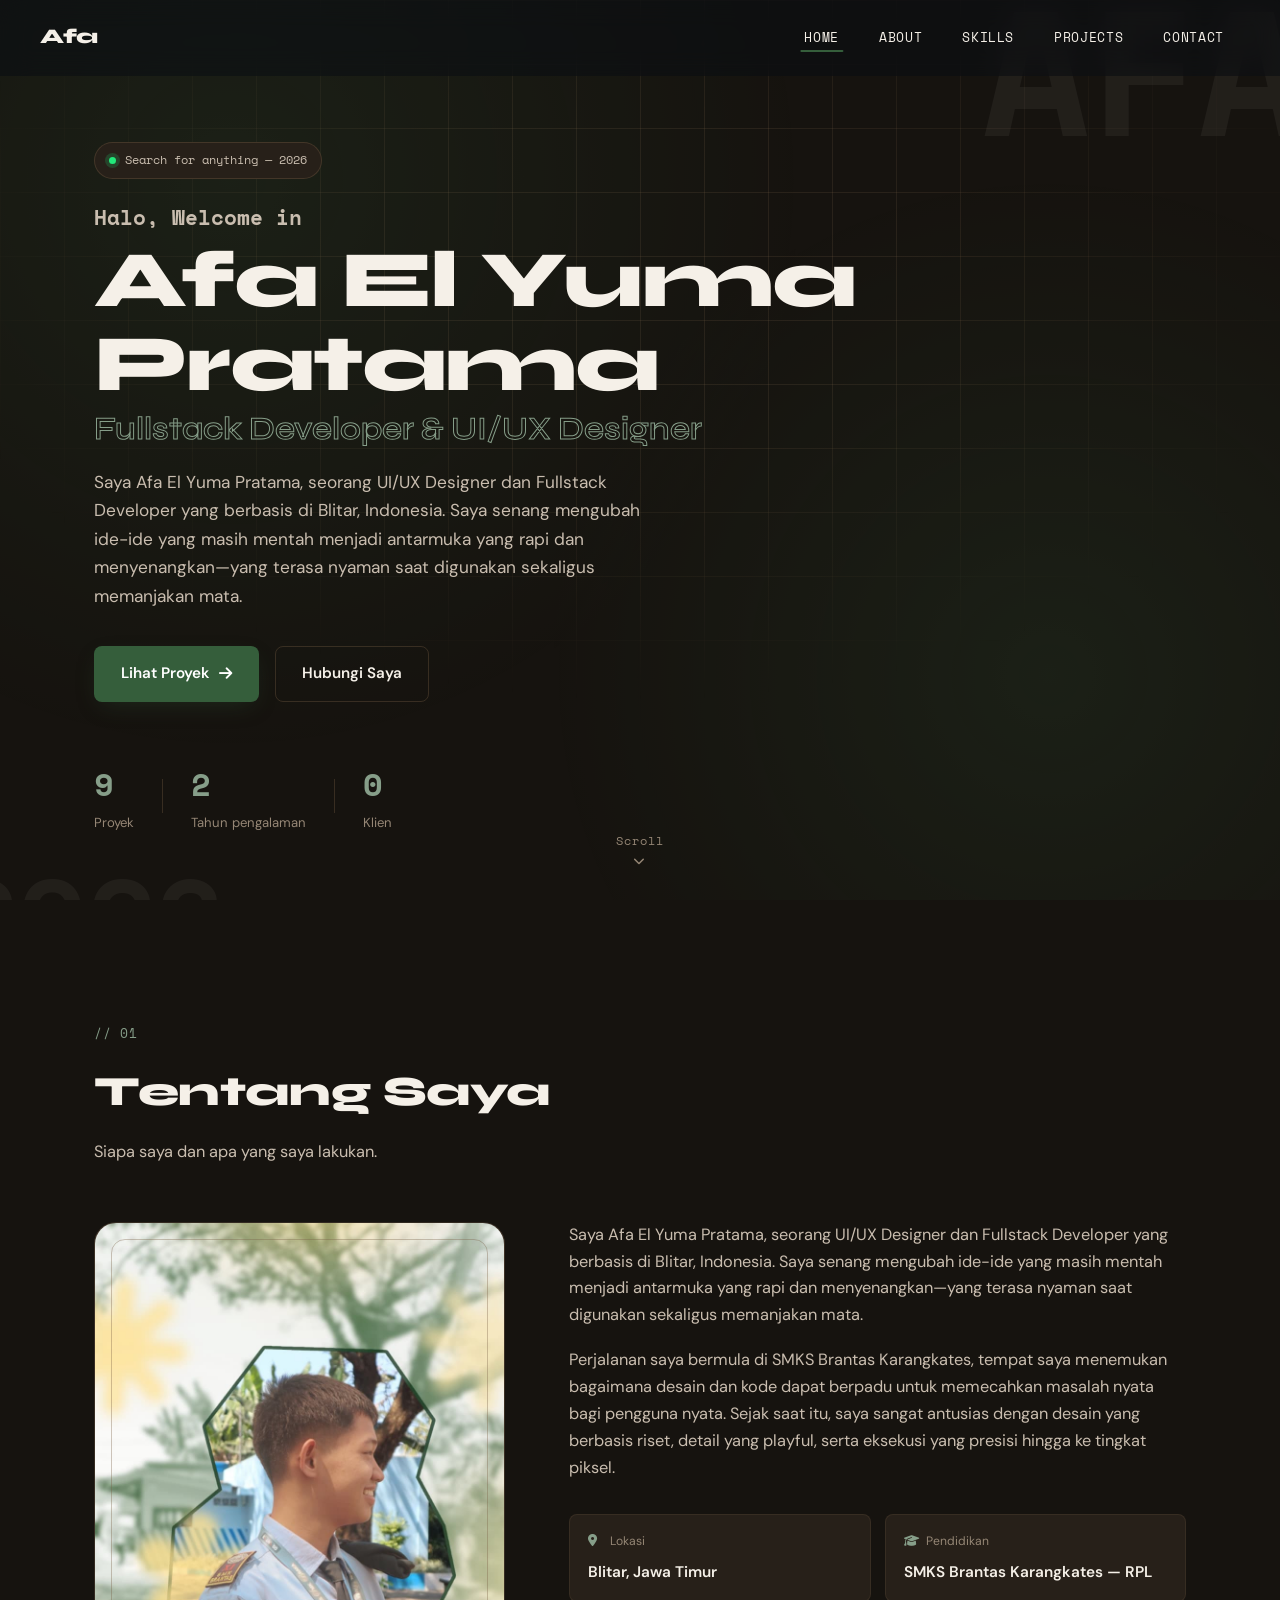
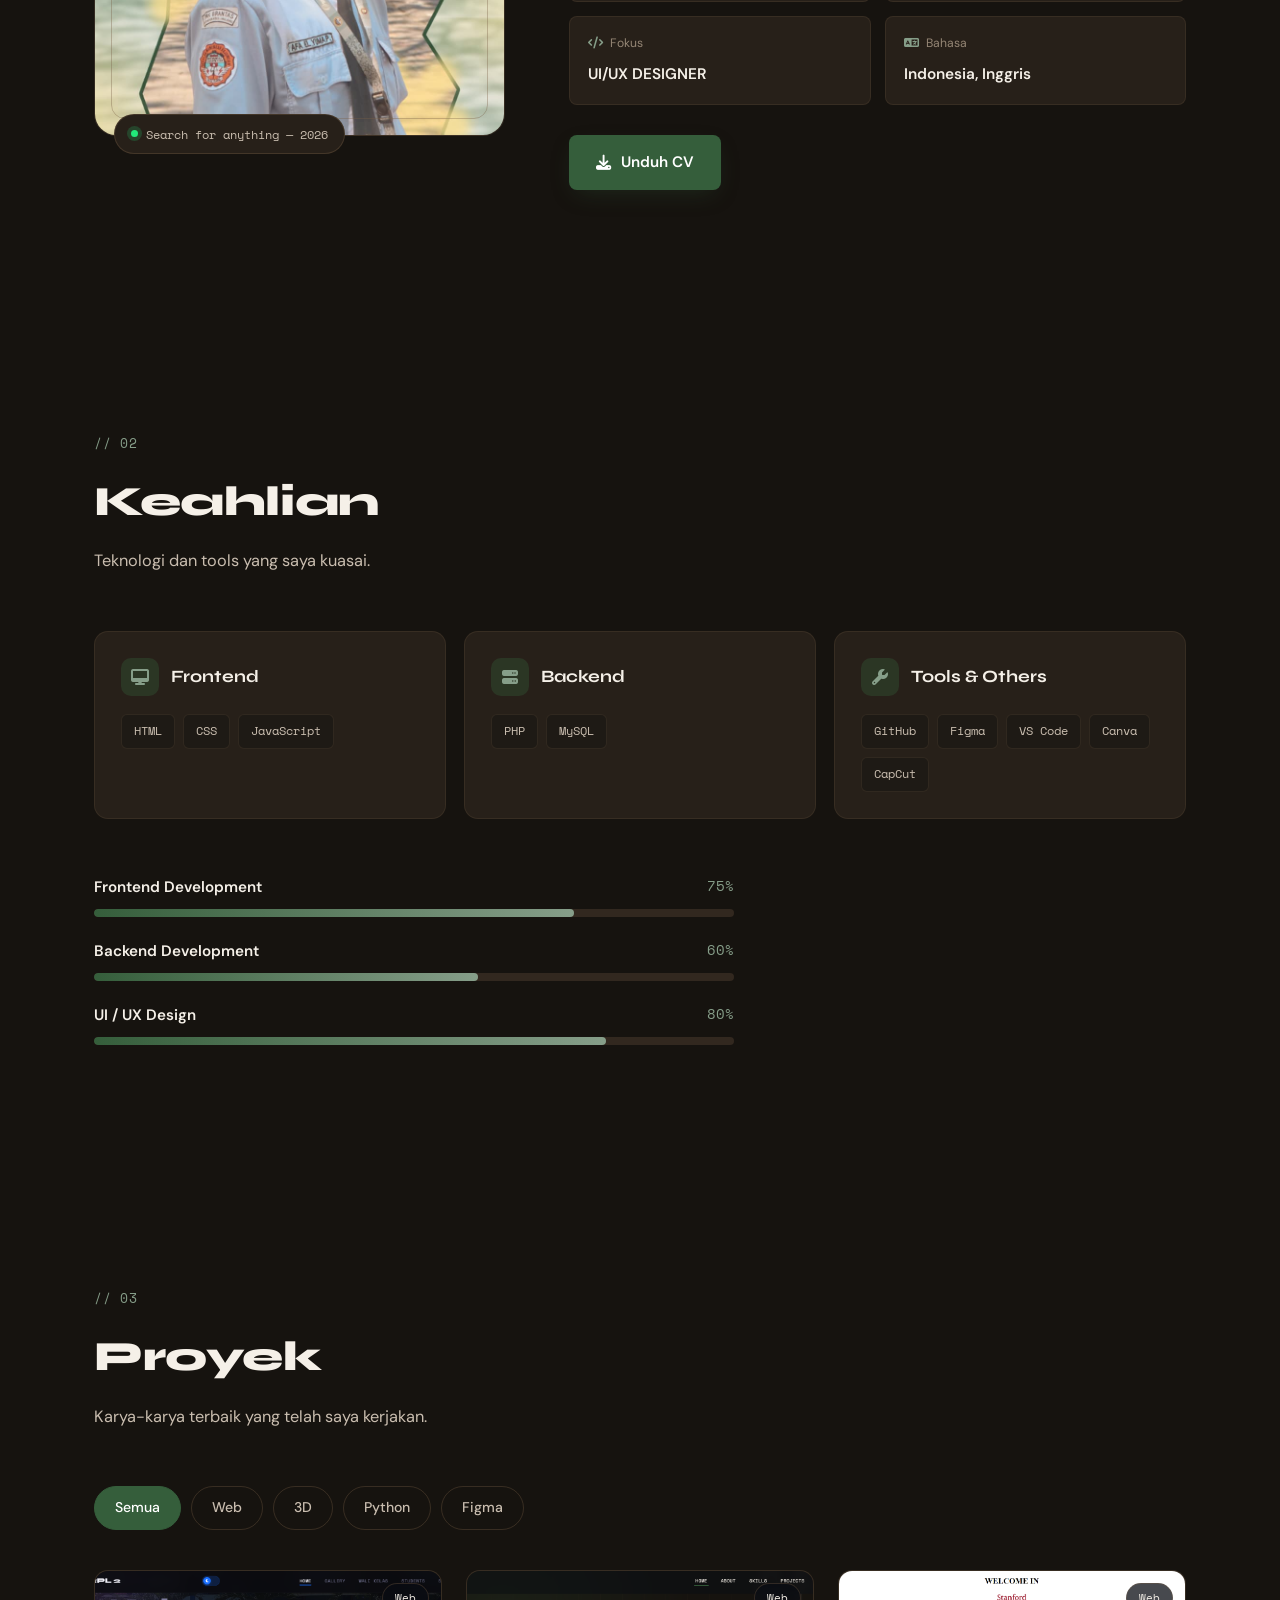
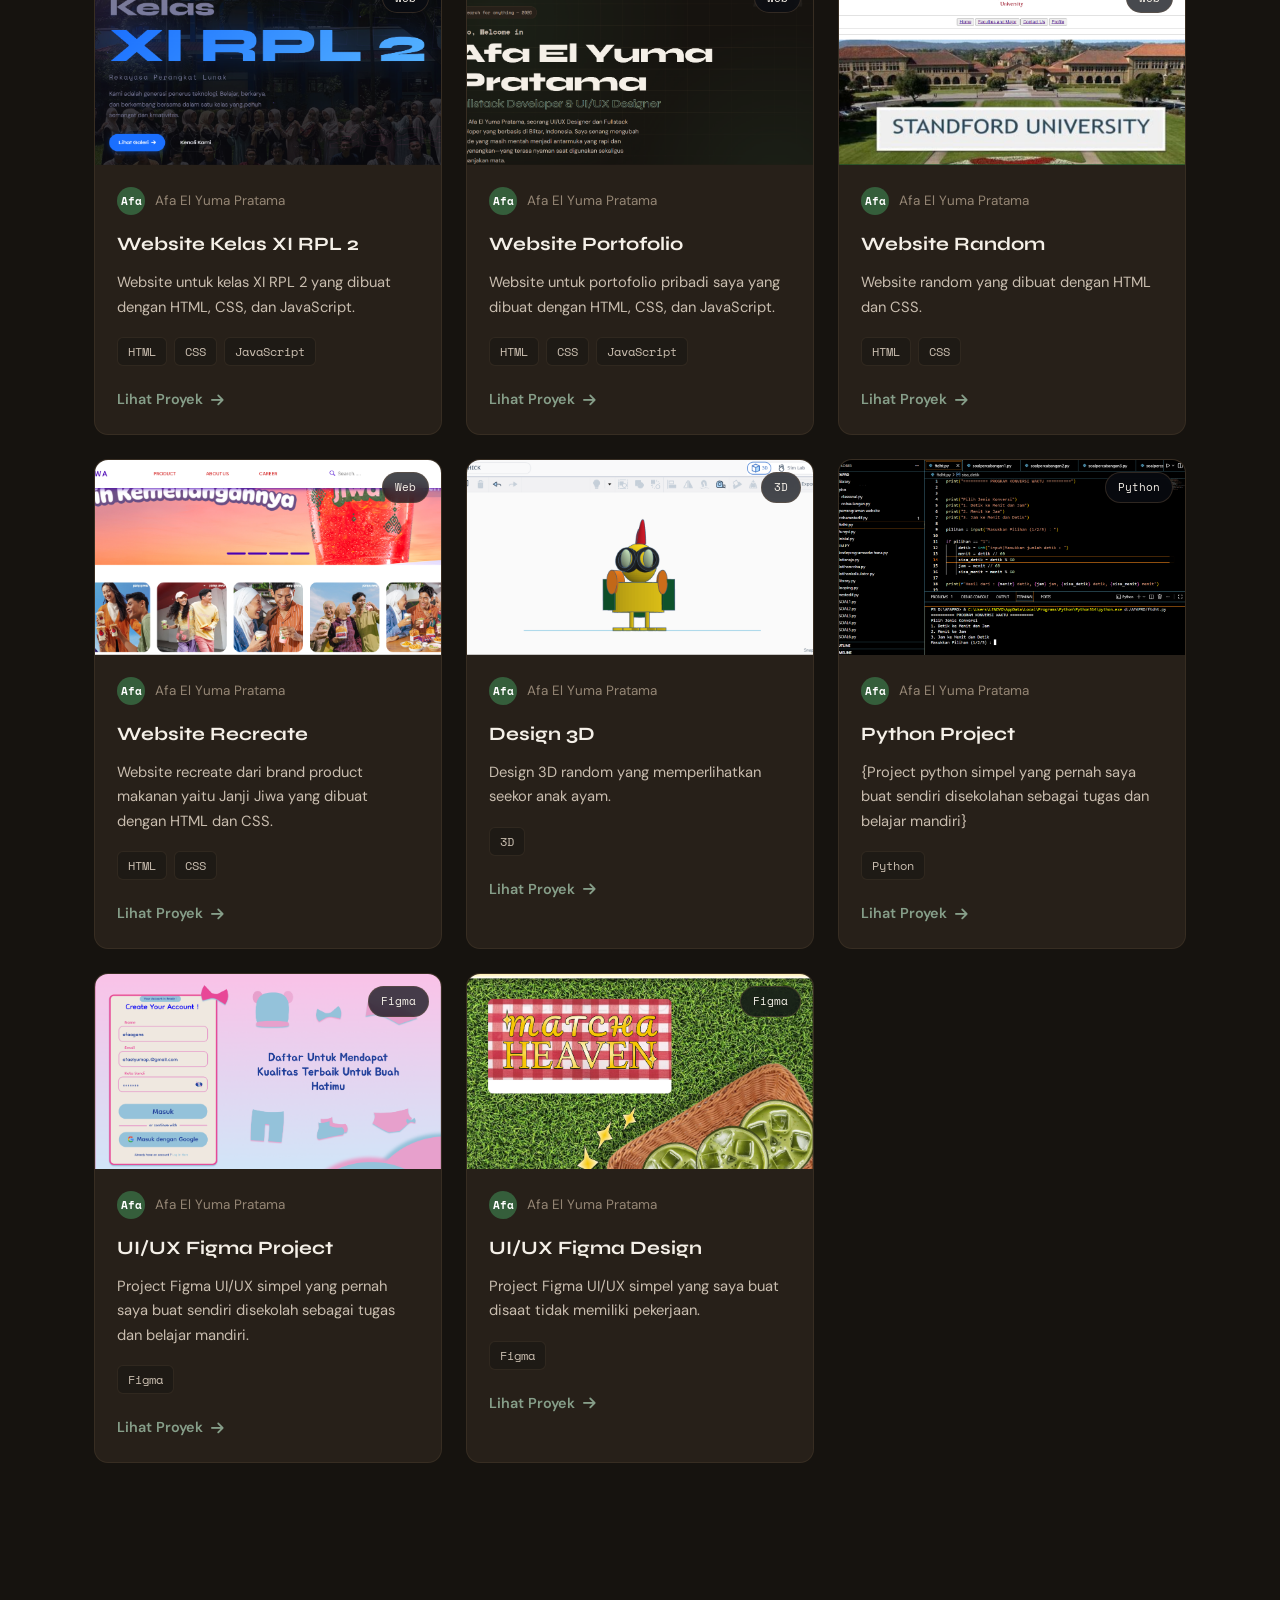
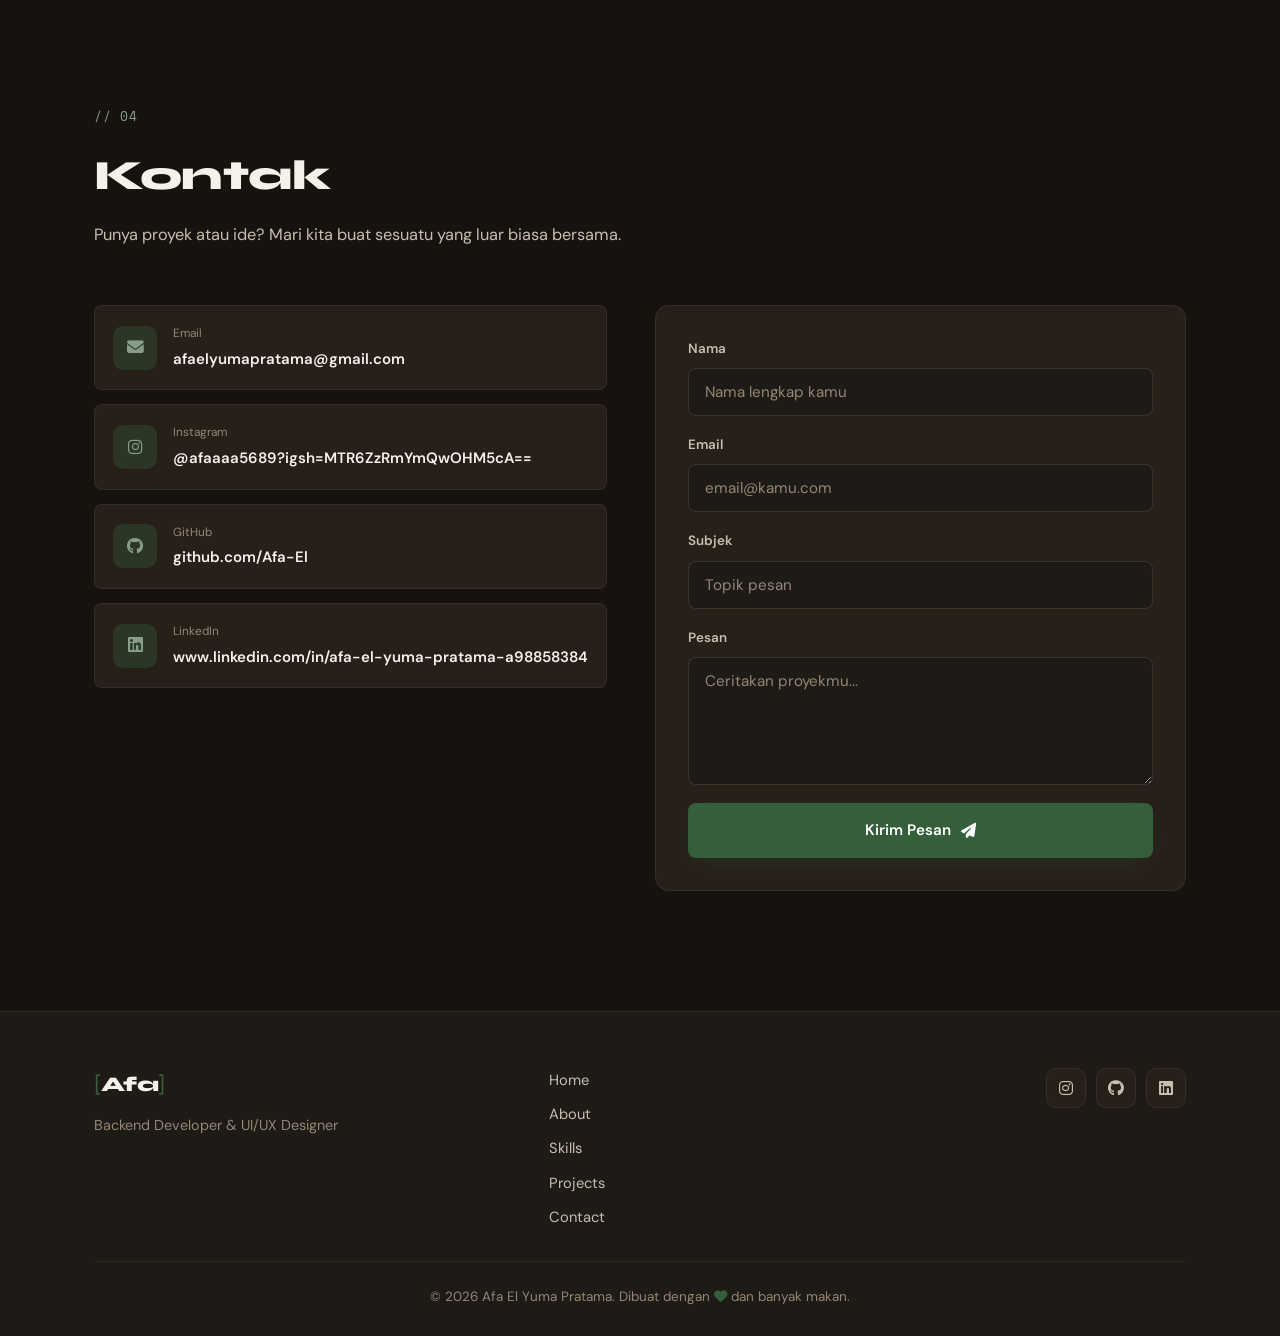
==== commit d0d48d8a: "Remove Tinkercad filter button from gallery" ====
--- a/PORTOFOLIO_AFAA/index.html
+++ b/PORTOFOLIO_AFAA/index.html
@@ -161,7 +161,6 @@
         <button class="filter-btn active" data-filter="all">Semua</button>
         <button class="filter-btn" data-filter="Web">Web</button>
         <button class="filter-btn" data-filter="3D">3D</button>
-        <button class="filter-btn" data-filter="Tinkercad">Tinkercad</button>
         <button class="filter-btn" data-filter="Python">Python</button>
         <button class="filter-btn" data-filter="Figma">Figma</button>
       </div>
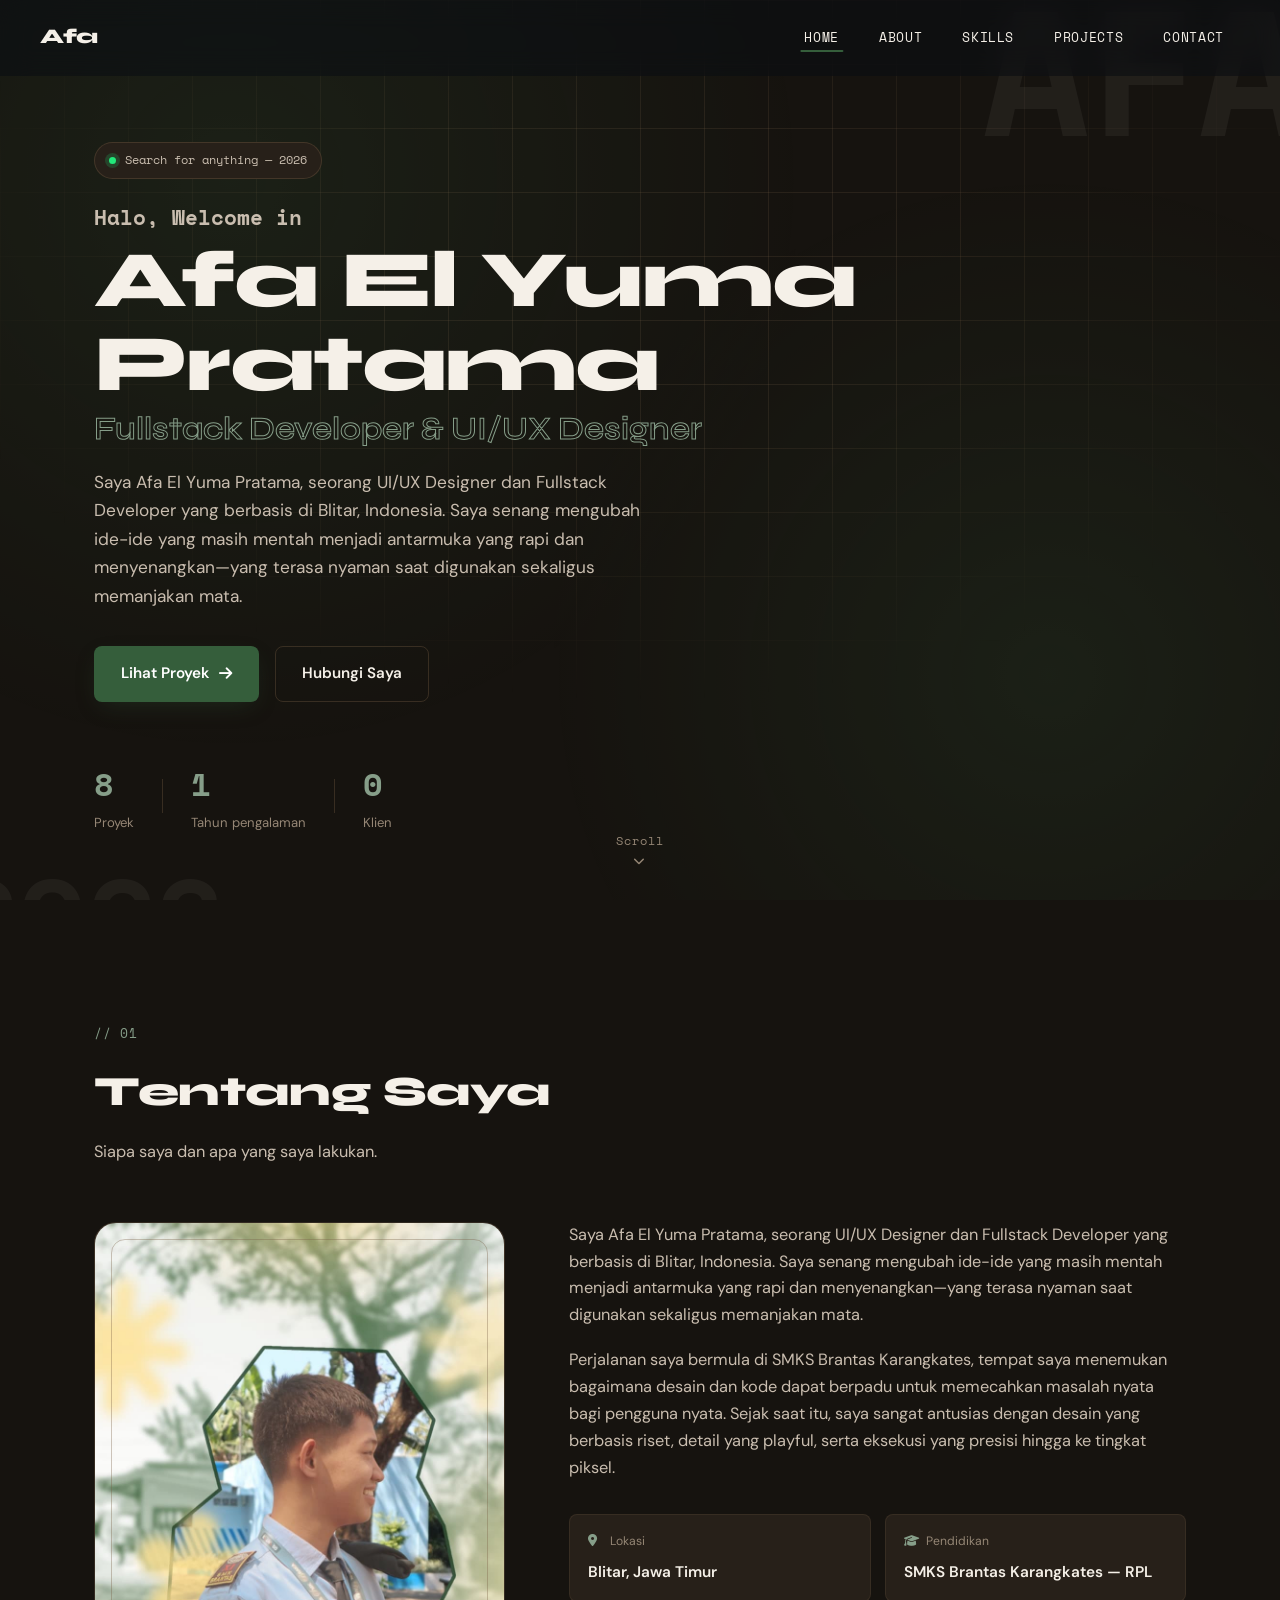
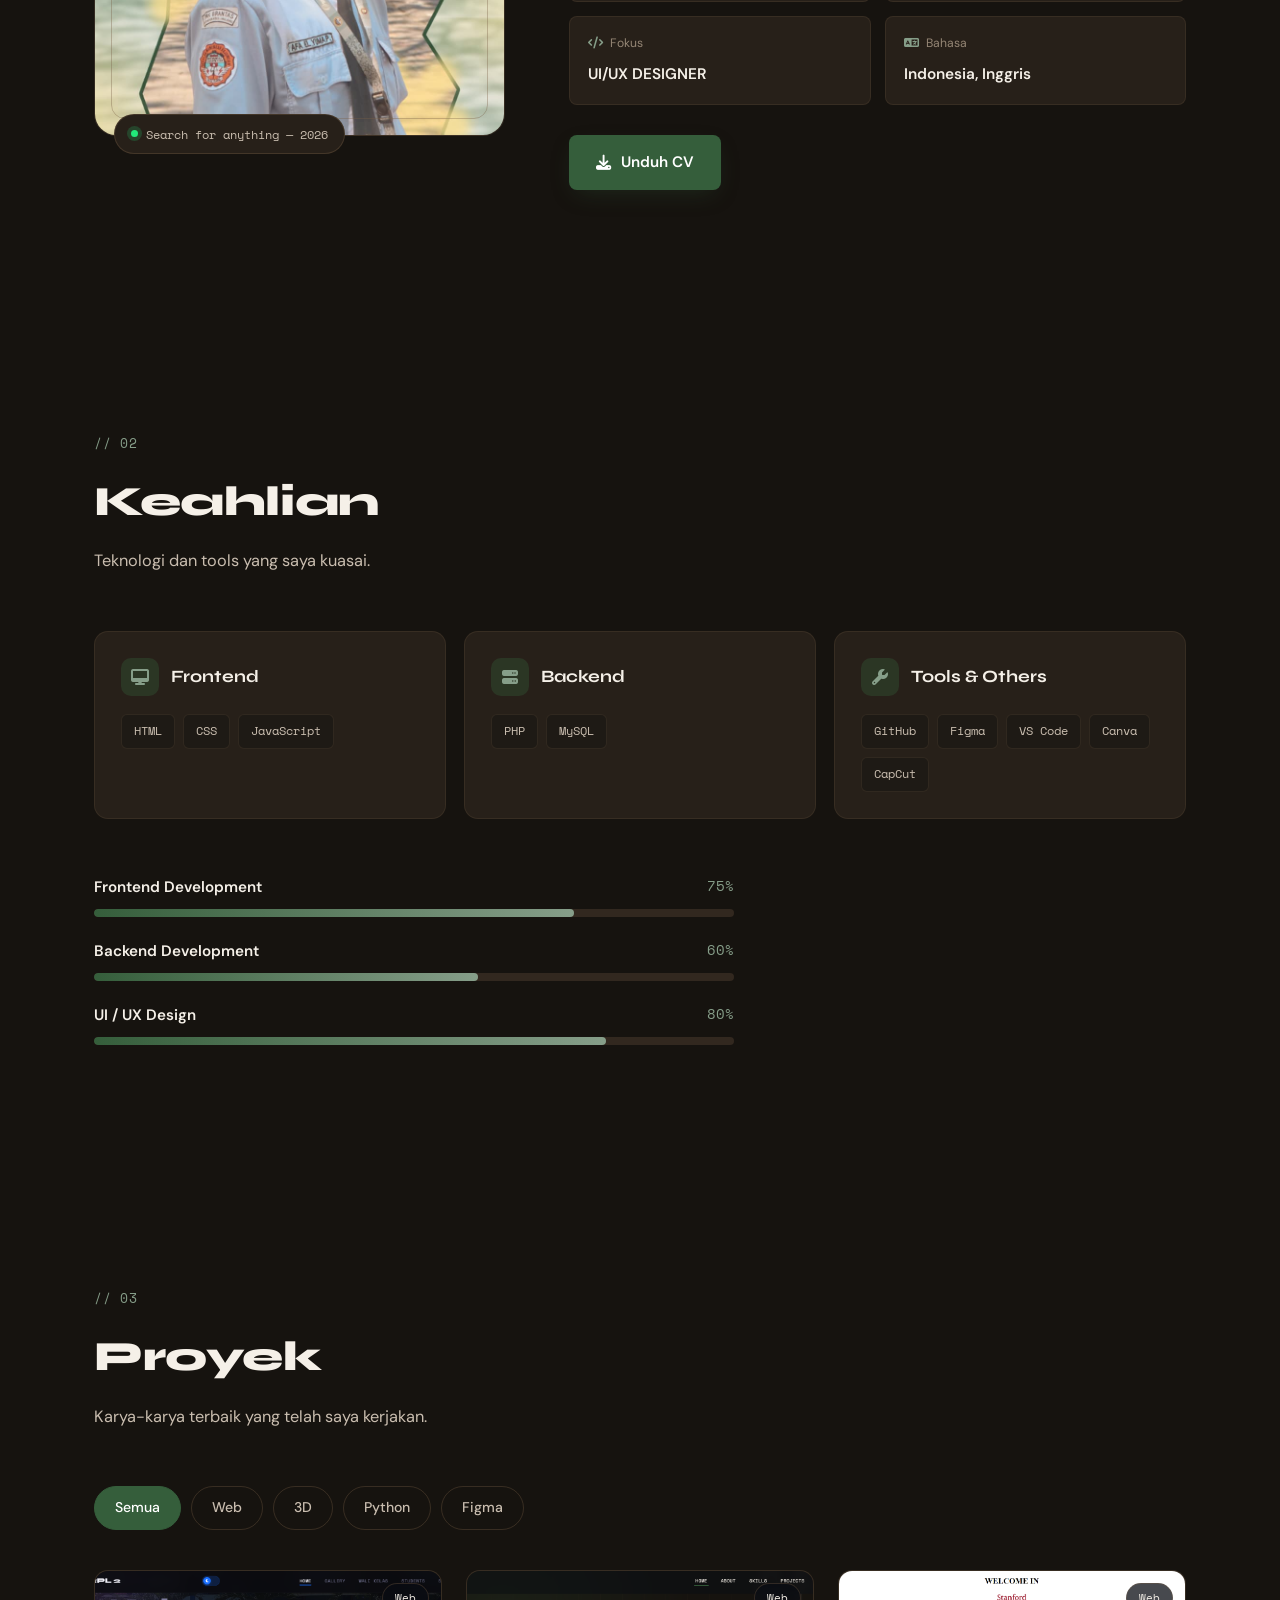
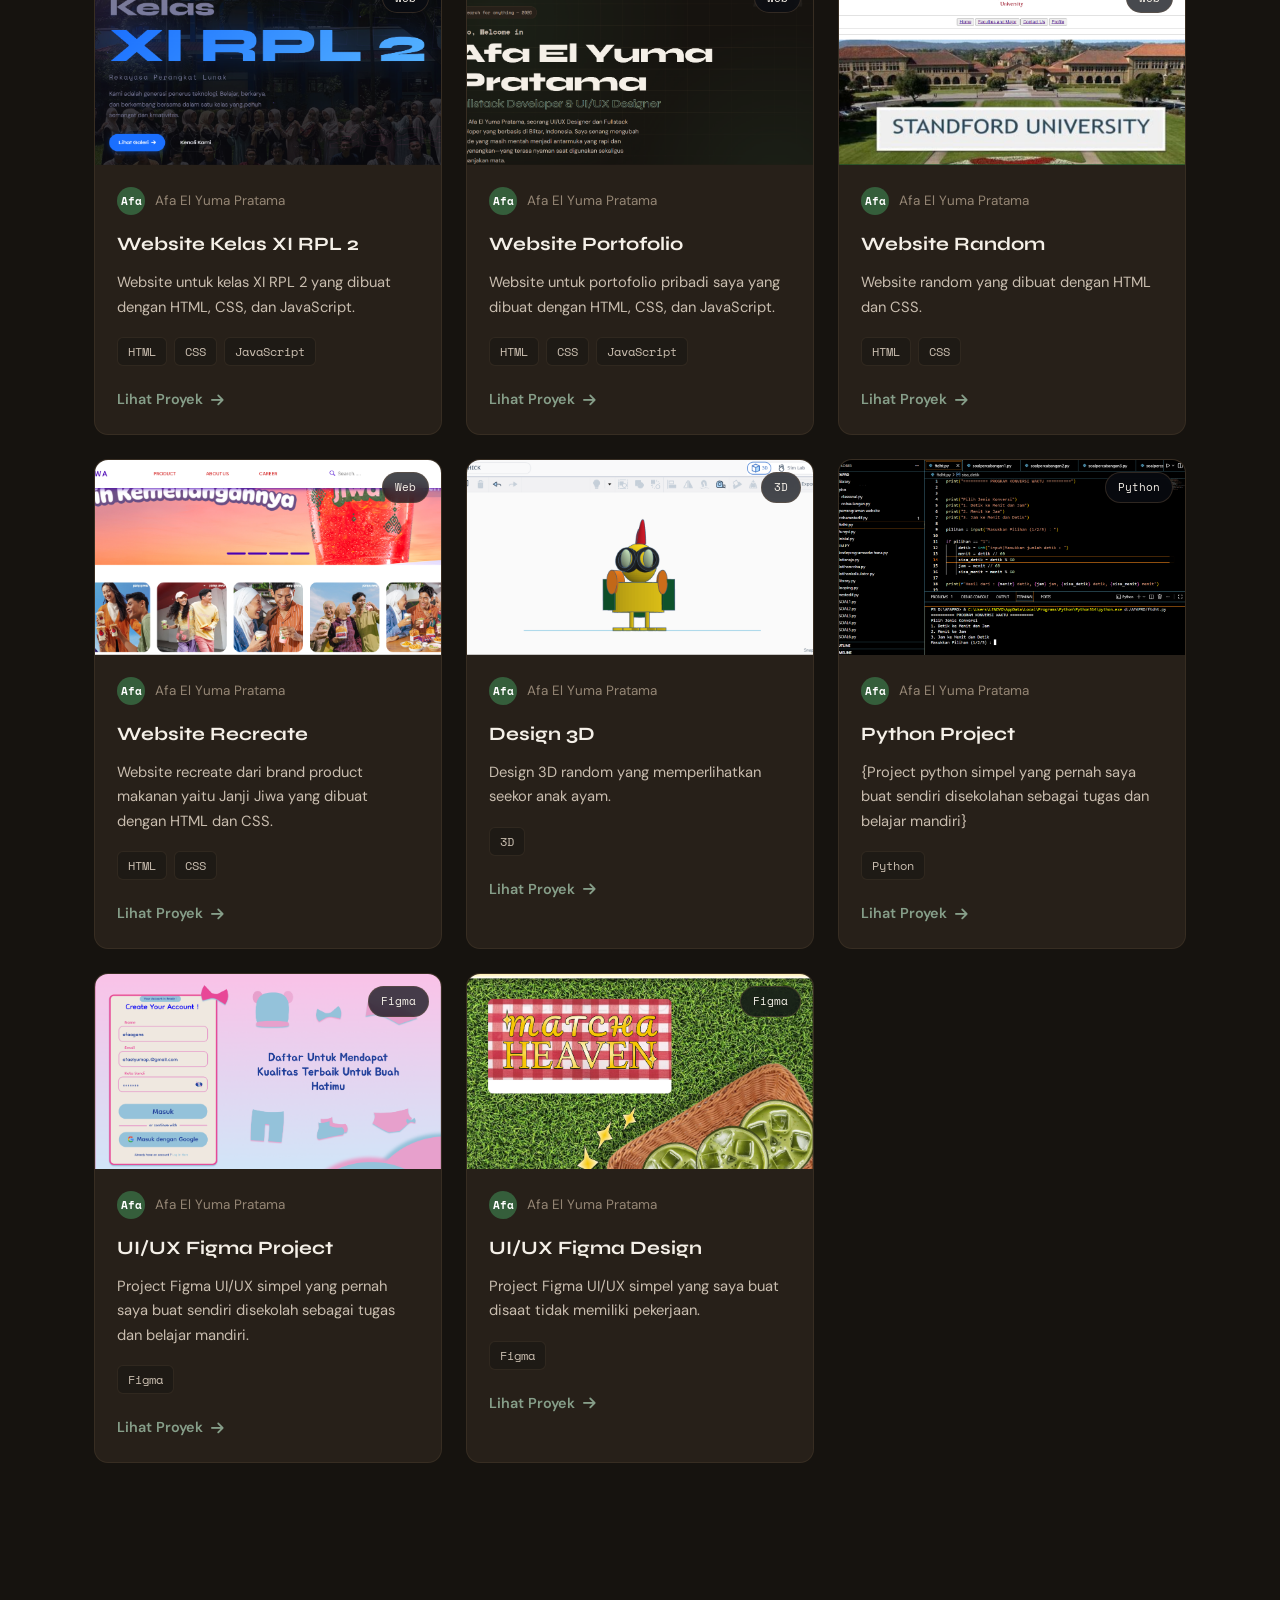
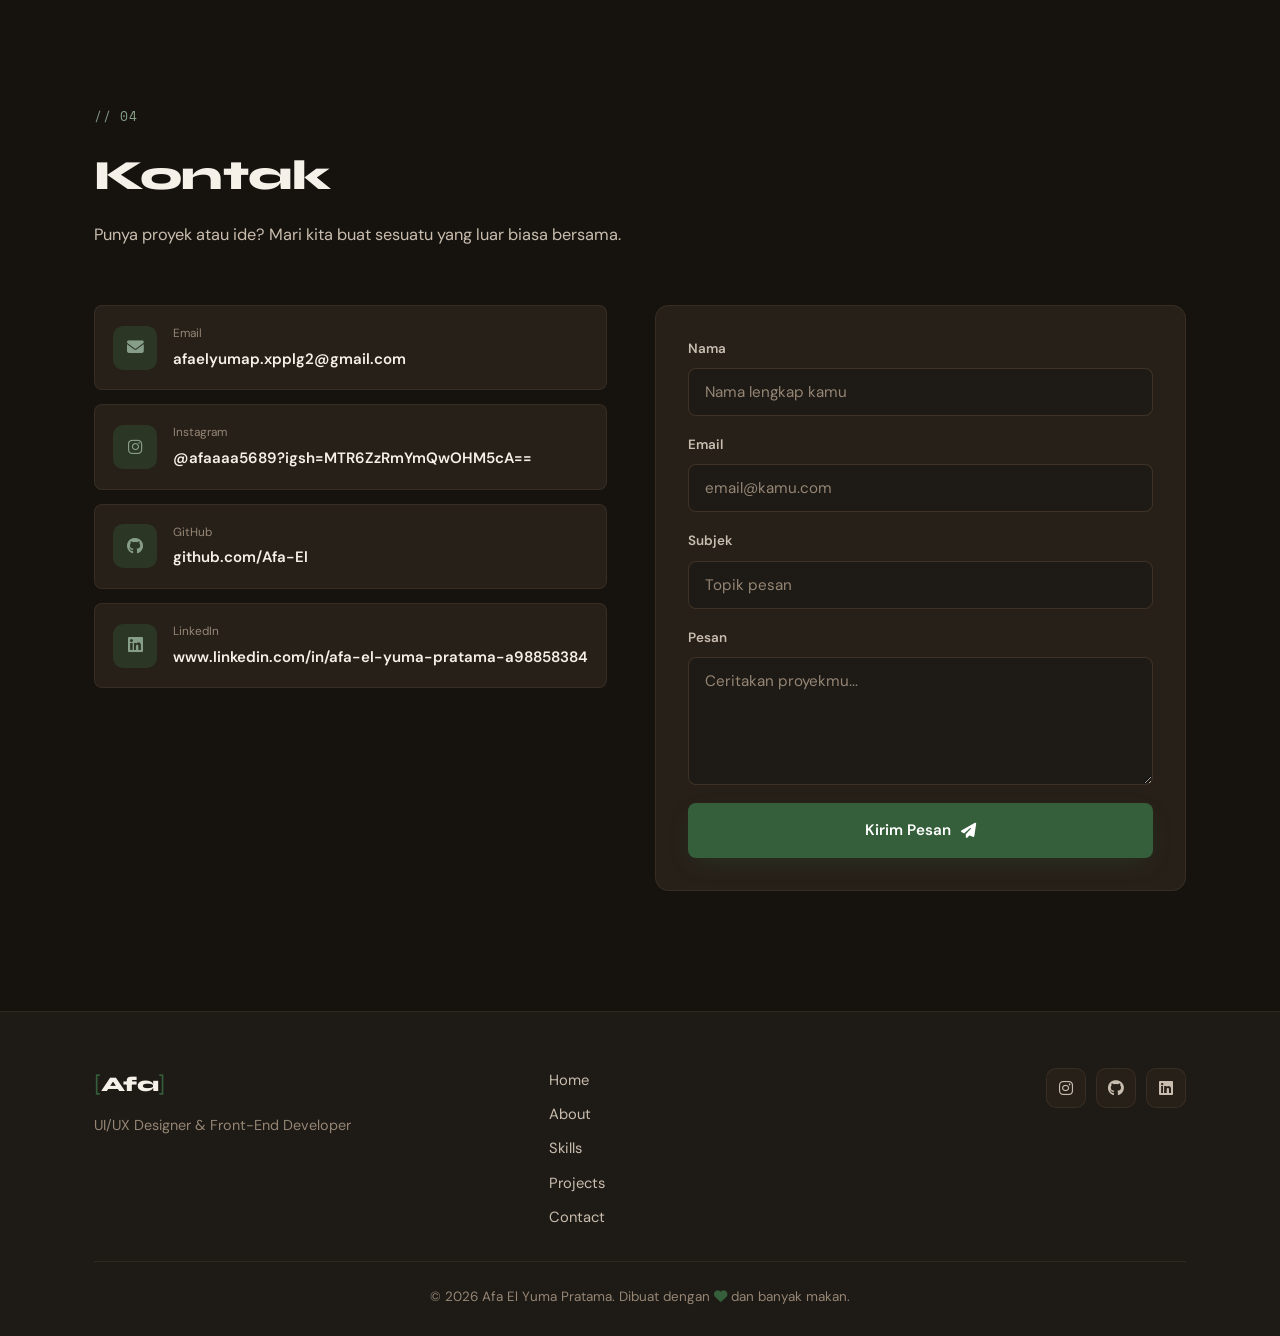
==== commit f673fb00: "Update index.html" ====
--- a/PORTOFOLIO_AFAA/index.html
+++ b/PORTOFOLIO_AFAA/index.html
@@ -4,7 +4,7 @@
 <head>
   <meta charset="UTF-8" />
   <meta name="viewport" content="width=device-width, initial-scale=1.0" />
-  <meta name="description" content="Portofolio pribadi — Developer & Designer kreatif." />
+  <meta name="description" content="Portofolio pribadi — Afa El Yuma Pratama." />
   <title>Portofolio</title>
 
   <!-- Google Fonts -->
@@ -51,7 +51,7 @@
       <h1 class="hero-title reveal reveal-delay-1">
         <span class="title-line" id="hero-greeting">Halo, saya</span>
         <span class="title-line title-accent" id="hero-name">Afa El Yuma Pratama</span>
-        <span class="title-line title-sub"    id="hero-tagline">Fullstack Developer &amp; UI/UX Designer</span>
+        <span class="title-line title-sub"    id="hero-tagline">UI/UX Designer &amp; Front-End Developer</span>
       </h1>
 
       <p class="hero-desc reveal reveal-delay-2" id="hero-desc">
@@ -252,7 +252,7 @@
           <span class="nav-logo">
             <span class="logo-bracket">[</span><span class="logo-text">AFA</span><span class="logo-bracket">]</span>
           </span>
-          <p>Backend Developer &amp; UI/UX Designer</p>
+          <p>UI/UX Designer &amp; Front-End Developer</p>
         </div>
         <div class="footer-links">
           <a href="#home">Home</a>
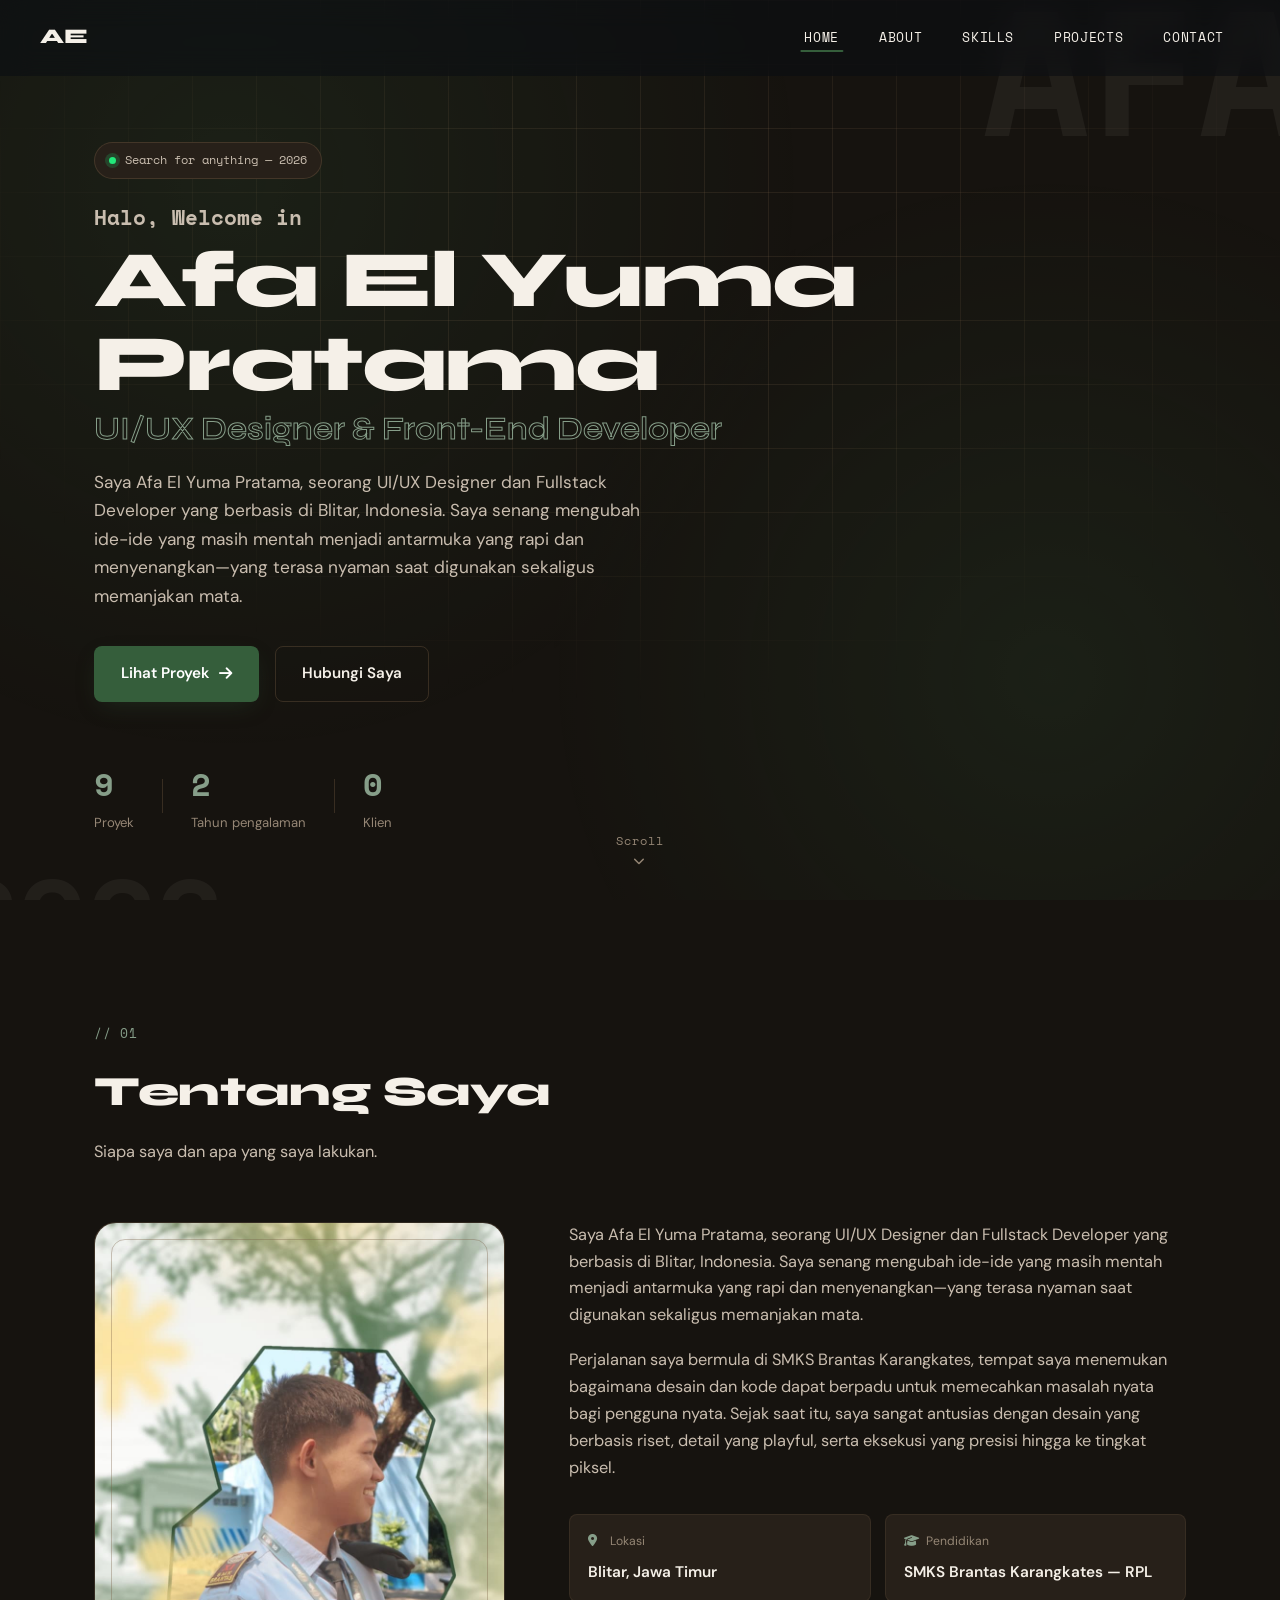
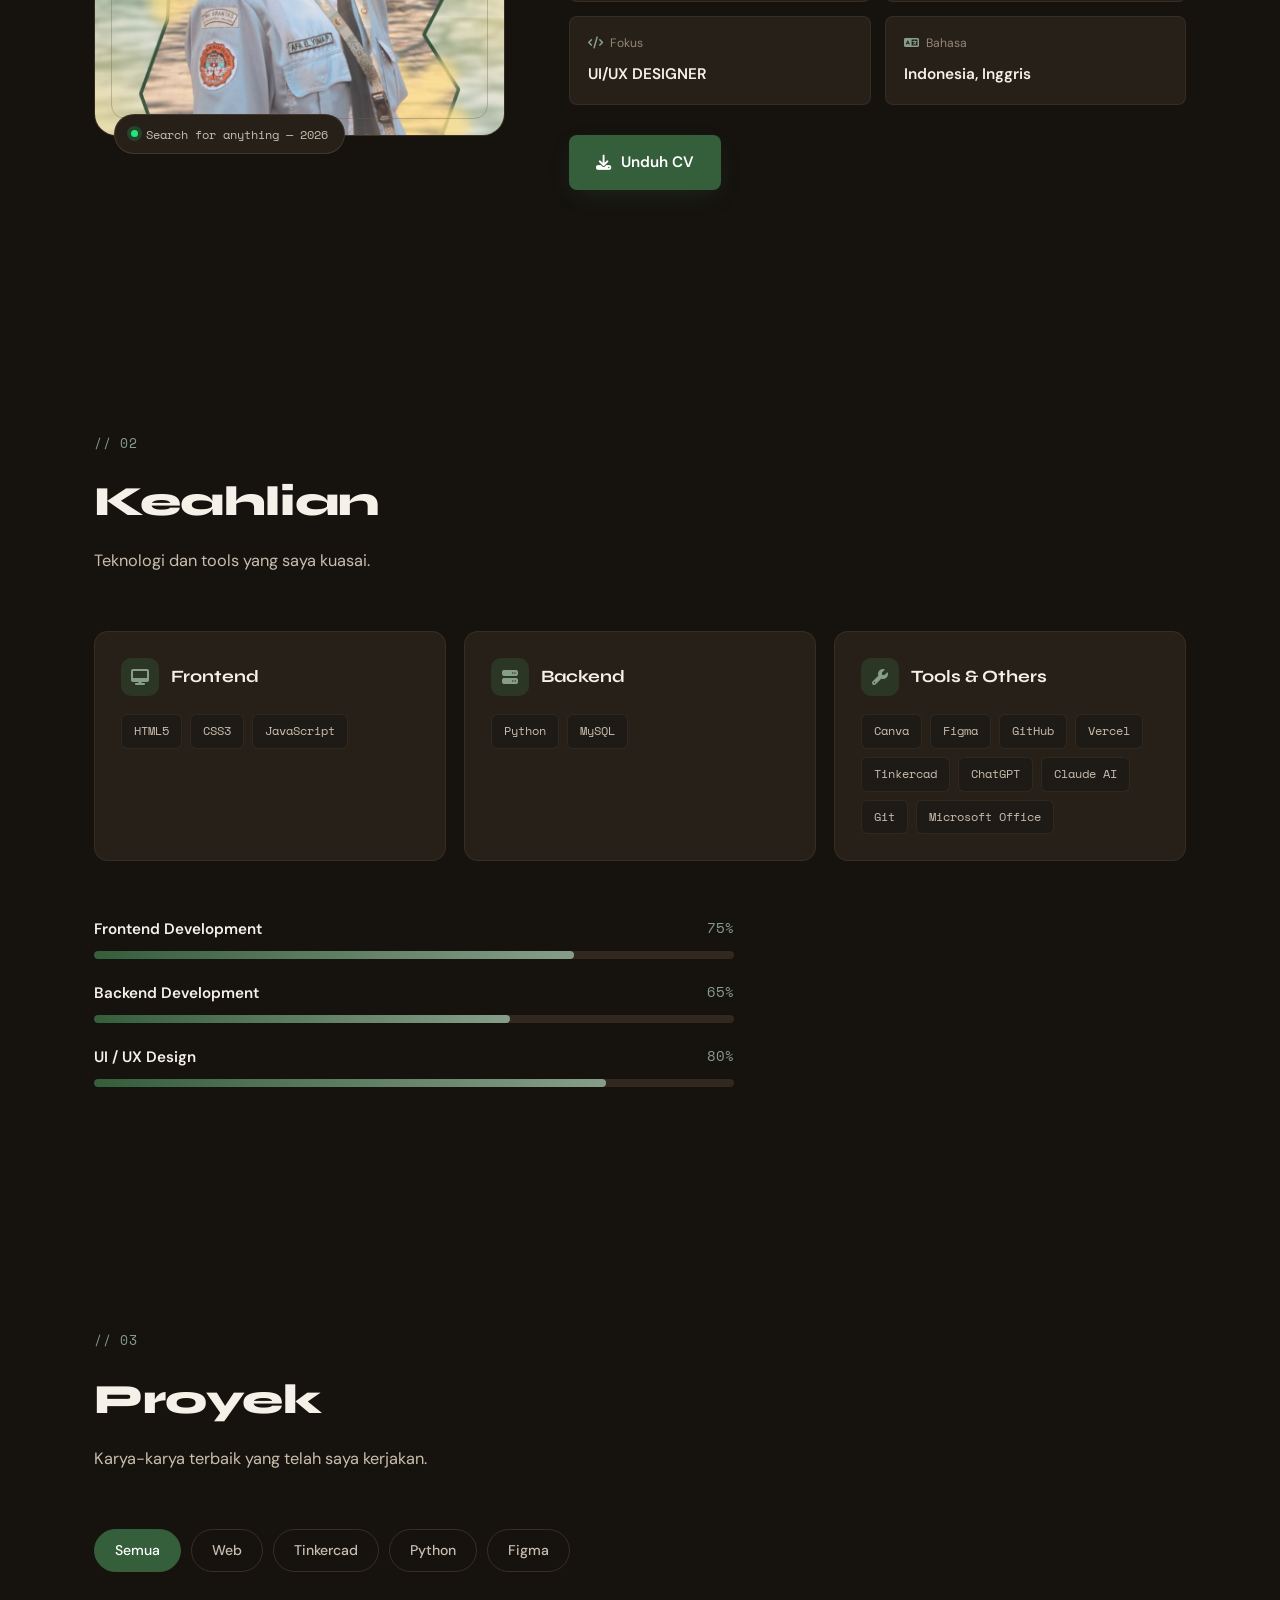
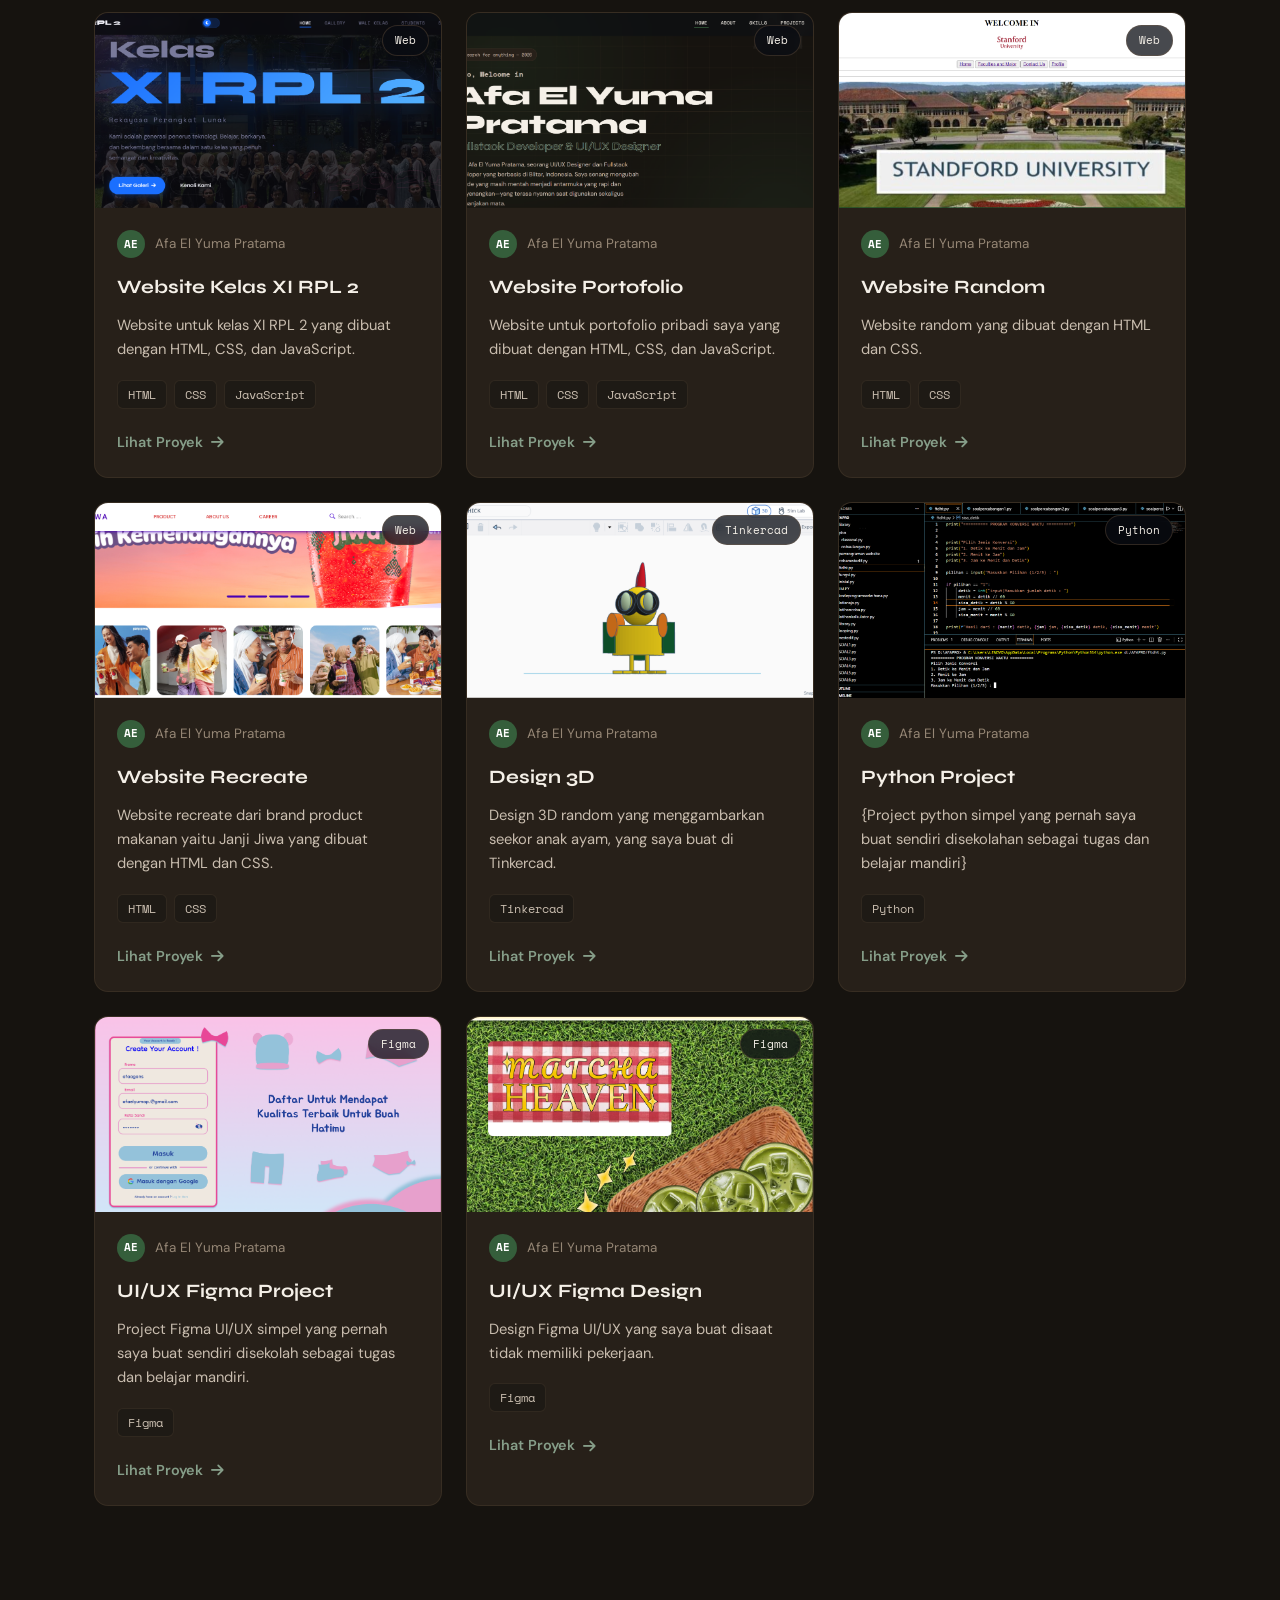
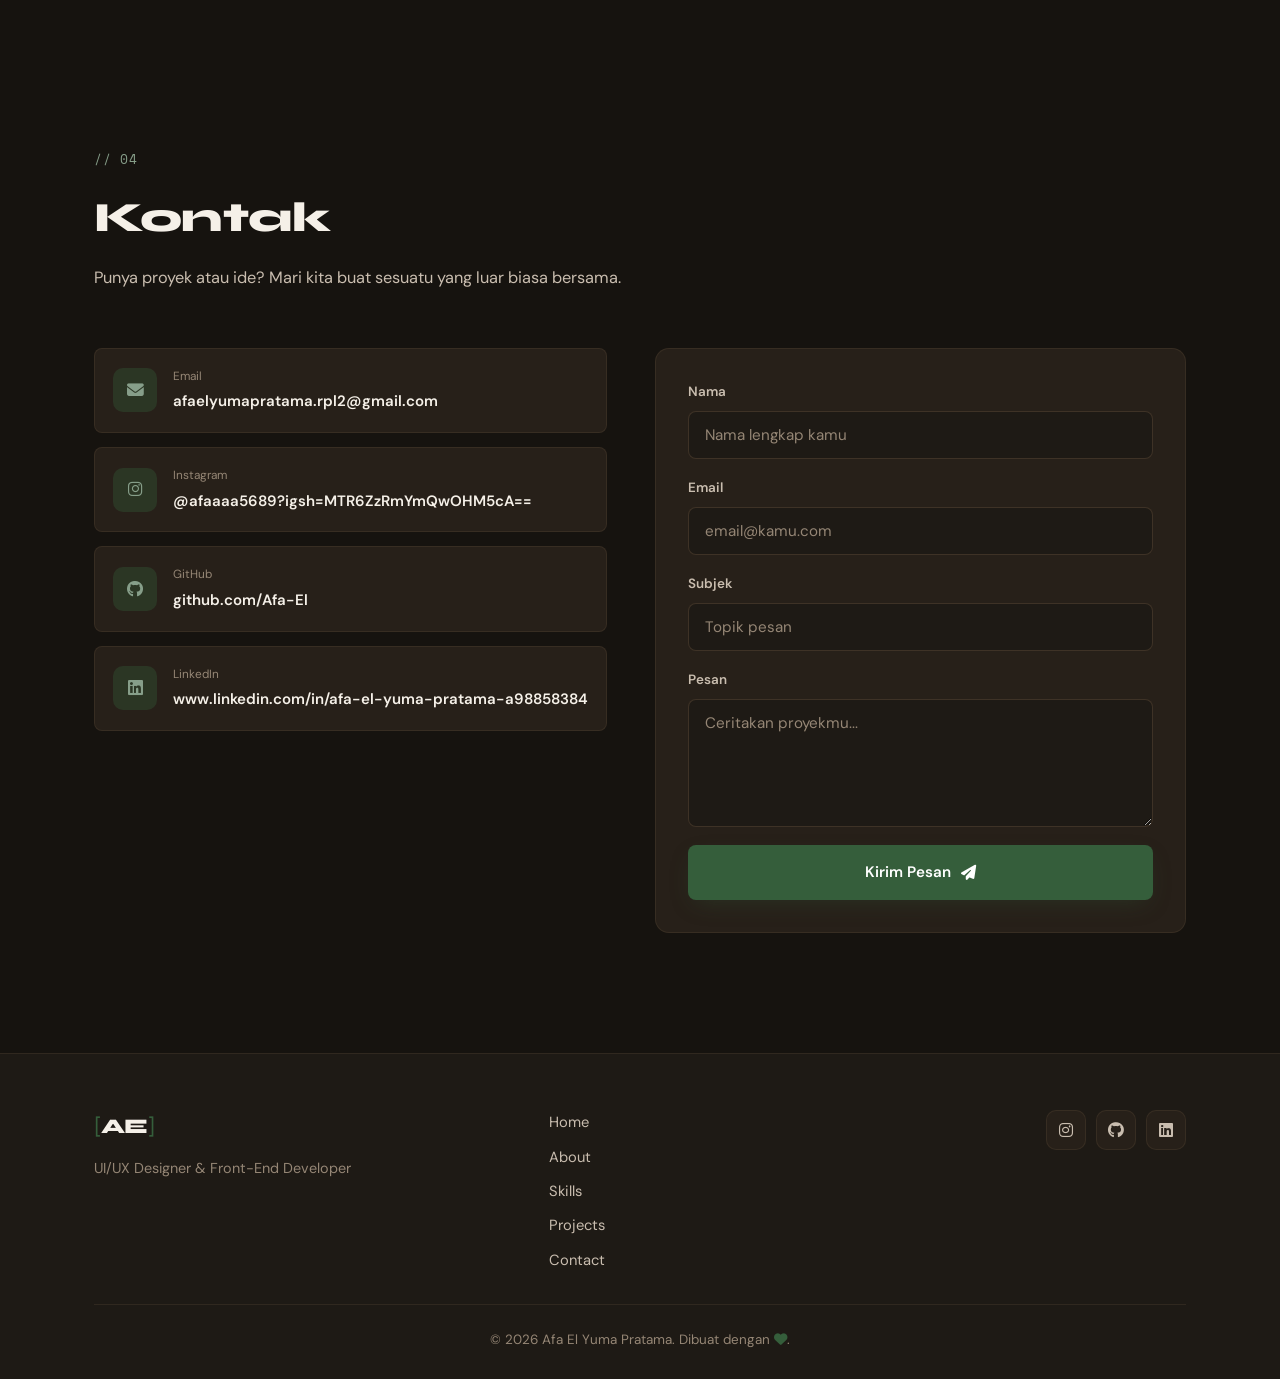
==== commit 1df330d0: "Update index.html" ====
--- a/PORTOFOLIO_AFAA/index.html
+++ b/PORTOFOLIO_AFAA/index.html
@@ -160,7 +160,7 @@
       <div class="gallery-filter reveal">
         <button class="filter-btn active" data-filter="all">Semua</button>
         <button class="filter-btn" data-filter="Web">Web</button>
-        <button class="filter-btn" data-filter="3D">3D</button>
+        <button class="filter-btn" data-filter="Tinkercad">Tinkercad</button>
         <button class="filter-btn" data-filter="Python">Python</button>
         <button class="filter-btn" data-filter="Figma">Figma</button>
       </div>
@@ -268,7 +268,7 @@
         </div>
       </div>
       <div class="footer-bottom">
-        <p>&copy; 2026 <span class="footer-name">Afa</span>. Dibuat dengan <i class="fa-solid fa-heart"></i> dan banyak makan.</p>
+        <p>&copy; 2026 <span class="footer-name">Afa</span>. Dibuat dengan <i class="fa-solid fa-heart"></i>.</p>
       </div>
     </div>
   </footer>
